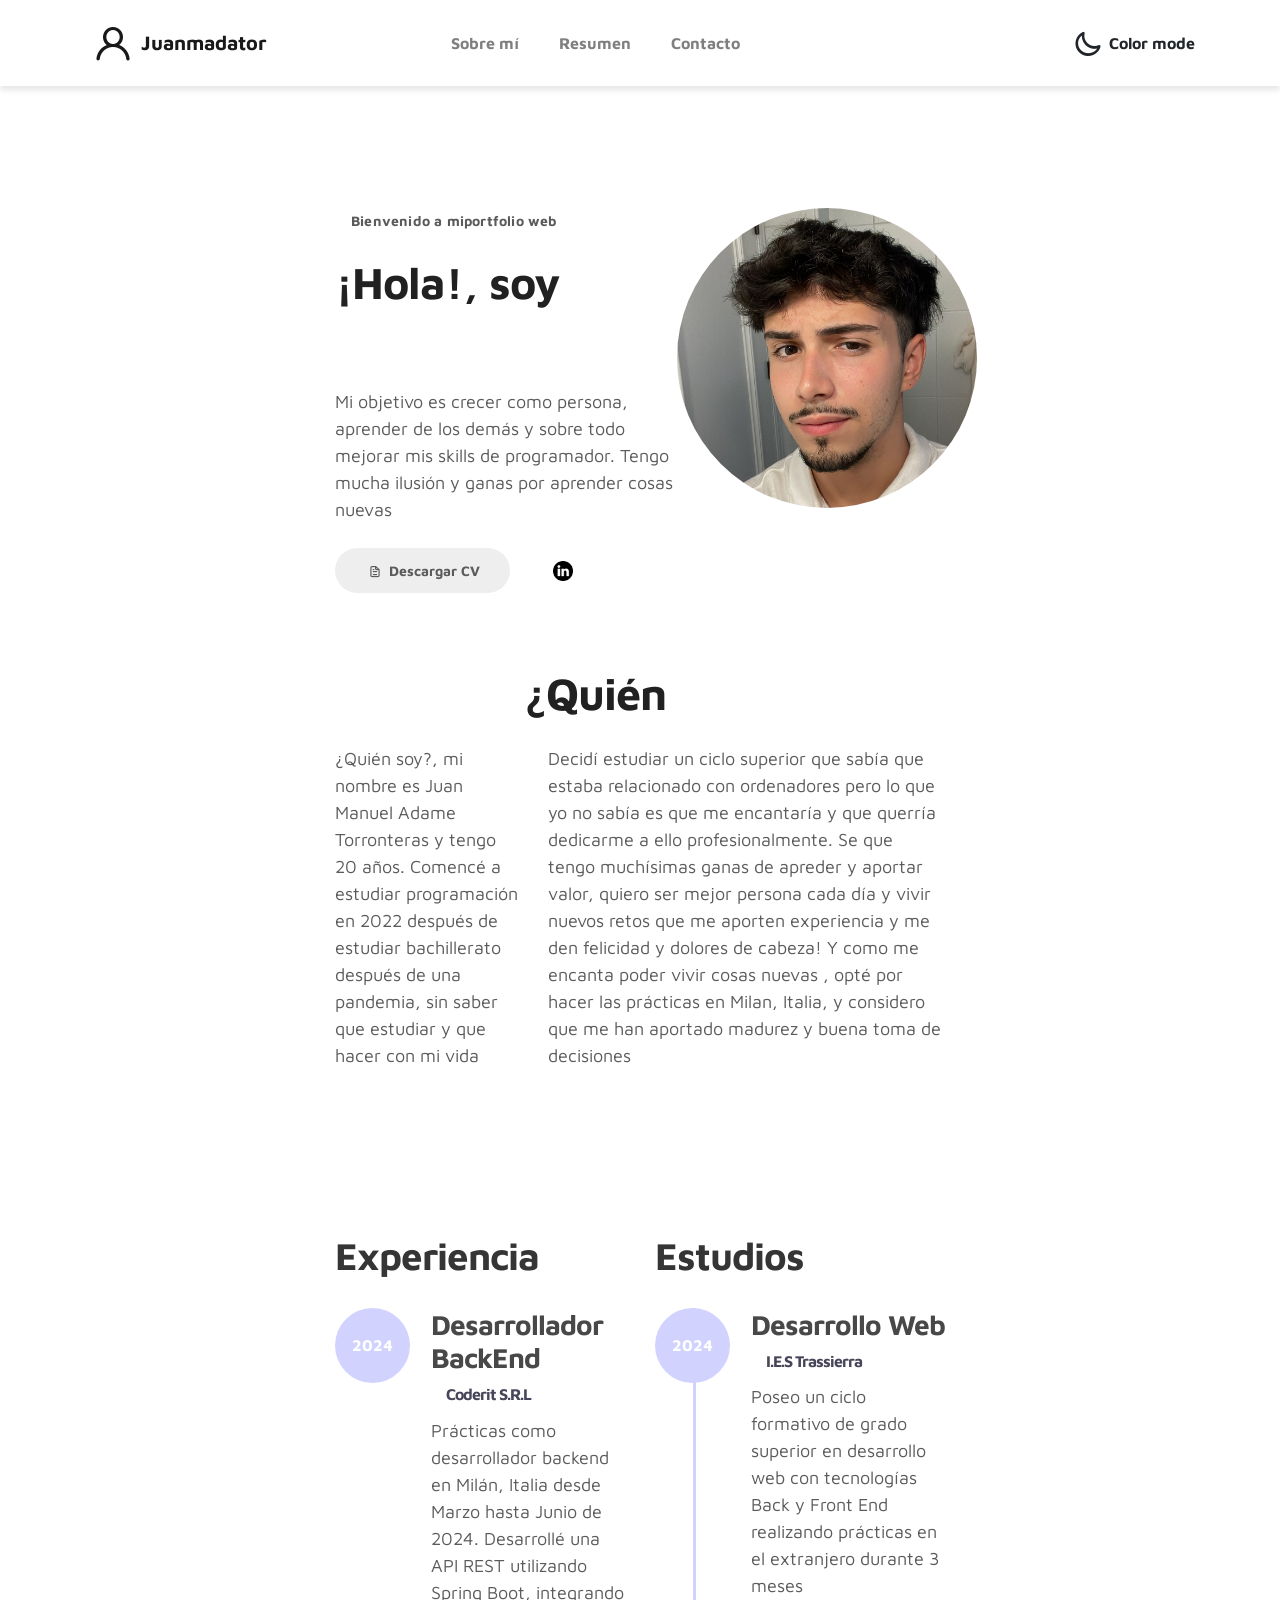
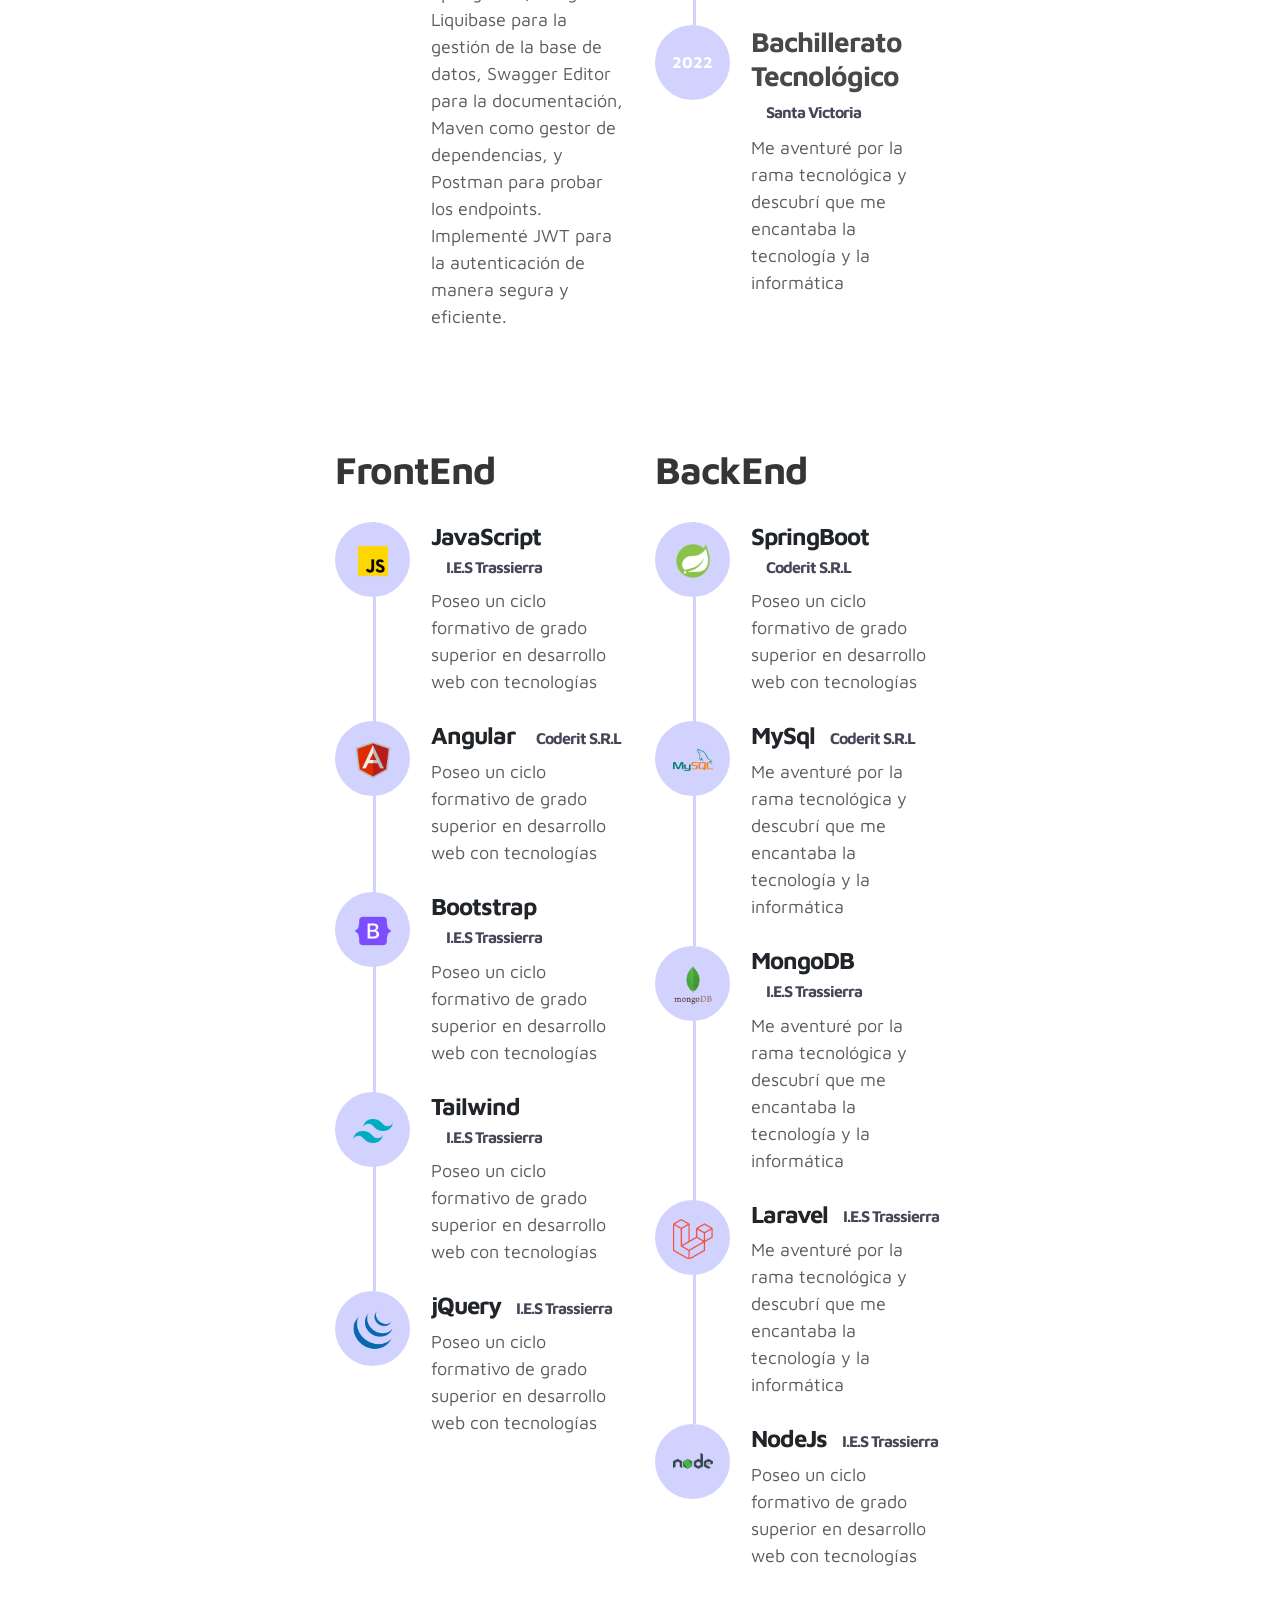
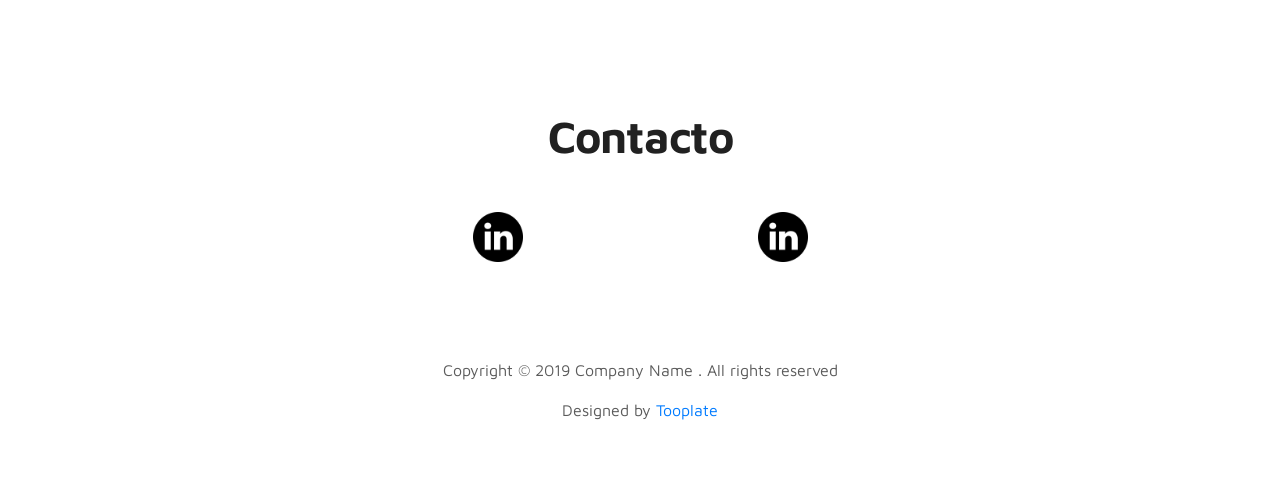
==== index.html @ 3698ab16 "Cambios totales Total cambio del portfolio" ====
<!doctype html>
<html lang="en">
  <head>
    <meta charset="utf-8">
    <meta name="viewport" content="width=device-width, initial-scale=1, shrink-to-fit=no">
    <meta name="description" content="">
    <meta name="author" content="">

    <title>Portfolio Juanmadator</title>

    <link rel="stylesheet" href="css/bootstrap.min.css">
    <link rel="stylesheet" href="css/unicons.css">
    <link rel="stylesheet" href="css/owl.carousel.min.css">
    <link rel="stylesheet" href="css/owl.theme.default.min.css">

    <!-- MAIN STYLE -->
    <link rel="stylesheet" href="css/tooplate-style.css">
    
<!--

Tooplate 2115 Marvel

https://www.tooplate.com/view/2115-marvel

-->
  </head>
  <body>

    <!-- MENU -->
    <nav class="navbar navbar-expand-sm navbar-light">
        <div class="container d-flex justify-content-between align-items-center">
            <a class="navbar-brand d-flex justify-content-between align-items-center" href="index.html"><i class='uil uil-user'></i> Juanmadator</a>

            <button class="navbar-toggler" type="button" data-toggle="collapse" data-target="#navbarNav" aria-controls="navbarNav" aria-expanded="false"
                aria-label="Toggle navigation">
                <span class="navbar-toggler-icon"></span>
                <span class="navbar-toggler-icon"></span>
                <span class="navbar-toggler-icon"></span>
            </button>

            <div class="collapse navbar-collapse" id="navbarNav">
                <ul class="navbar-nav mx-auto">
                    <li class="nav-item">
                        <a href="#about" class="nav-link"><span data-hover="Sobre mí">Sobre mí</span></a>
                    </li>
                 
                    <li class="nav-item">
                        <a href="#resume" class="nav-link"><span data-hover="Resumen">Resumen</span></a>
                    </li>
                    <li class="nav-item">
                        <a href="#contact" class="nav-link"><span data-hover="Contacto">Contacto</span></a>
                    </li>
                </ul>

                <ul class="navbar-nav ml-lg-auto">
                    <div class="ml-lg-4">
                      <div class="color-mode d-lg-flex justify-content-center align-items-center">
                        <i class="color-mode-icon"></i>
                        Color mode
                      </div>
                    </div>
                </ul>
            </div>
        </div>
    </nav>

    <!-- ABOUT -->
    <section class="about full-screen d-lg-flex justify-content-center align-items-center" id="about">
        <div class="container">
          <div class="row">
            <div class="col-lg-7 col-md-12 col-12 d-flex align-items-center">
                <div class="about-text">
                    <small class="small-text">Bienvenido a mi<span class="mobile-block">portfolio web</span></small>
                    <h1 class="animated animated-text">
                        <span class="mr-2">¡Hola!, soy</span>
                        <div class="animated-info">
                            <span class="animated-item">Juanma</span>
                            <span class="animated-item">Programador</span>
                            <span class="animated-item">Junior</span>
                        </div>
                    </h1>
                    <p>Mi objetivo es crecer como persona, aprender de los demás y sobre todo mejorar mis skills de programador. Tengo mucha ilusión y ganas por aprender cosas nuevas</p>
                    <div class="custom-btn-group mt-4">
                        <a href="./images/project/AdameTorronterasJuanManuelCV.pdf" class="btn mr-lg-2 custom-btn"><i class='uil uil-file-alt'></i> Descargar CV</a>
                        <a href="https://www.linkedin.com/in/juanmadator/" class="btn custom-btn custom-btn-link icon-linkedin"><img src="./images/project/linkedin.png" alt=""></a>
                    </div>
                </div>
            </div>
        
            <div class="col-lg-5 col-md-12 col-12">
                <div class="about-image svg text-right imagen-yo"> <!-- Añadir la clase 'text-right' -->
                    <img src="images/undraw/D80F1618-5906-4A0D-BC56-962548410A5C.JPG" class="profile-img" alt="svg image">
                </div>
            </div>
        </div>
        
        </div>
    </section>

    <section class="info">
      <div class="container">
        <div class="row">

          <div class="col-12">
            <h1 class="animated animated-text quiero-ser">
              <span class="mr-2">¿Quién </span>
              <div class="animated-info">
                  <span class="animated-item">soy?</span>
                  <span class="animated-item">puedo ser?</span>
                  <span class="animated-item">quiero ser?</span>
              </div>
          </h1>
          </div>
          <!-- Columna de 1/3 en pantallas grandes -->
          <div class="col-lg-4 col-md-12">
           <p>¿Quién soy?, mi nombre es Juan Manuel Adame Torronteras y tengo 20 años. Comencé a estudiar programación en 2022 después de estudiar bachillerato después de una pandemia, sin saber que estudiar y que hacer con mi vida</p>
          </div>
    
          <!-- Columna de 2/3 en pantallas grandes -->
          <div class="col-lg-8 col-md-12">
            <p>Decidí estudiar un ciclo superior que sabía que estaba relacionado con ordenadores pero lo que yo no sabía es que me encantaría y que querría dedicarme a ello profesionalmente. Se que tengo muchísimas ganas de apreder y aportar valor, quiero ser mejor persona cada día y vivir nuevos retos que me aporten experiencia y me den felicidad y dolores de cabeza! Y como me encanta poder vivir cosas nuevas , opté por hacer las prácticas en Milan, Italia, y considero que me han aportado madurez y buena toma de decisiones</p>
          </div>
        </div>
      </div>
    </section>
    

    <!-- FEATURES -->
    <section class="resume py-5 d-lg-flex justify-content-center align-items-center" id="resume">
        <div class="container">
            <div class="row">

                <div class="col-lg-6 col-12">
                  <h2 class="mb-4">Experiencia</h2>

                    <div class="timeline">
                        <div class="timeline-wrapper">
                             <div class="timeline-yr">
                                  <span>2024</span>
                             </div>
                             <div class="timeline-info">
                                  <h3><span>Desarrollador BackEnd</span><small>Coderit S.R.L</small></h3>
                                  <p>Prácticas como desarrollador backend en Milán, Italia desde Marzo hasta Junio de 2024. Desarrollé una API REST utilizando Spring Boot, integrando Liquibase para la gestión de la base de datos, Swagger Editor para la documentación, Maven como gestor de dependencias, y Postman para probar los endpoints. Implementé JWT para la autenticación de manera segura y eficiente.</p>
                             </div>
                        </div>

                      

                    </div>
                </div>

                <div class="col-lg-6 col-12">
                  <h2 class="mb-4 mobile-mt-2">Estudios</h2>

                    <div class="timeline">
                        <div class="timeline-wrapper">
                             <div class="timeline-yr">
                                  <span>2024</span>
                             </div>
                             <div class="timeline-info">
                                  <h3><span>Desarrollo Web</span><small>I.E.S Trassierra</small></h3>
                                  <p>Poseo un ciclo formativo de grado superior en desarrollo web con tecnologías Back y Front End realizando prácticas en el extranjero durante 3 meses</p>
                             </div>
                        </div>

                        <div class="timeline-wrapper">
                            <div class="timeline-yr">
                                <span>2022</span>
                            </div>
                            <div class="timeline-info">
                                <h3><span>Bachillerato Tecnológico</span><small>Santa Victoria</small></h3>
                                <p>Me aventuré por la rama tecnológica y descubrí que me encantaba la tecnología y la informática</p>
                            </div>
                        </div>
                        
                      

                    </div>
                </div>
                
            </div>
        </div>
    </section>

    <section class="resume py-5 d-lg-flex justify-content-center align-items-center" id="resume">
      <div class="container">
          <div class="row">

              <div class="col-lg-6 col-12">
                <h2 class="mb-4">FrontEnd</h2>

                  <div class="timeline">

                    <div class="timeline-wrapper">
                      <div class="timeline-yr">
                           <span><img src="./images/project/icons8-javascript-240.png" alt=""></span>
                      </div>
                      <div class="timeline-info">
                           <h4><span>JavaScript</span> <small>I.E.S Trassierra</small></h3>
                           <p>Poseo un ciclo formativo de grado superior en desarrollo web con tecnologías </p>
                      </div>
                 </div>
                      <div class="timeline-wrapper">
                           <div class="timeline-yr">
                                <span><img src="./images/project/icons8-angular-240.png" alt=""></span>
                           </div>
                           <div class="timeline-info">
                                <h4><span>Angular</span> <small>Coderit S.R.L</small></h4>
                                <p>Poseo un ciclo formativo de grado superior en desarrollo web con tecnologías </p>
                           </div>
                      </div>


                      <div class="timeline-wrapper">
                        <div class="timeline-yr">
                             <span><img src="./images/project/icons8-oreja-240.png" alt=""></span>
                        </div>
                        <div class="timeline-info">
                             <h4><span>Bootstrap</span><small>I.E.S Trassierra</small></h4>
                             <p>Poseo un ciclo formativo de grado superior en desarrollo web con tecnologías </p>
                        </div>
                   </div>

                   <div class="timeline-wrapper">
                    <div class="timeline-yr">
                         <span><img src="./images/project/icons8-viento-de-cola-css-240.png" alt=""></span>
                    </div>
                    <div class="timeline-info">
                         <h4><span>Tailwind</span><small>I.E.S Trassierra</small></h3>
                         <p>Poseo un ciclo formativo de grado superior en desarrollo web con tecnologías </p>
                    </div>
               </div>

               <div class="timeline-wrapper">
                <div class="timeline-yr">
                     <span><img src="./images/project/jQuery.png" alt=""></span>
                </div>
                <div class="timeline-info">
                     <h4><span>jQuery</span><small>I.E.S Trassierra</small></h3>
                     <p>Poseo un ciclo formativo de grado superior en desarrollo web con tecnologías </p>
                </div>
           </div>
                    

                  </div>
              </div>

              <div class="col-lg-6 col-12">
                <h2 class="mb-4 mobile-mt-2">BackEnd</h2>

                  <div class="timeline">
                      <div class="timeline-wrapper">
                           <div class="timeline-yr">
                                <span><img src="./images/project/icons8-logotipo-de-primavera-240.png" alt=""></span>
                           </div>
                           <div class="timeline-info">
                                <h4><span>SpringBoot</span><small>Coderit S.R.L</small></h3>
                                <p>Poseo un ciclo formativo de grado superior en desarrollo web con tecnologías </p>
                           </div>
                      </div>

                      <div class="timeline-wrapper">
                          <div class="timeline-yr">
                              <span><img src="./images/project/icons8-mysql-240.png" alt=""></span>
                          </div>
                          <div class="timeline-info">
                              <h4><span>MySql</span><small>Coderit S.R.L</small></h3>
                              <p>Me aventuré por la rama tecnológica y descubrí que me encantaba la tecnología y la informática</p>
                          </div>
                      </div>


                      <div class="timeline-wrapper">
                        <div class="timeline-yr">
                            <span><img src="./images/project/mongodb_original_wordmark_logo_icon_146425.png" alt=""></span>
                        </div>
                        <div class="timeline-info">
                            <h4><span>MongoDB</span><small>I.E.S Trassierra</small></h3>
                            <p>Me aventuré por la rama tecnológica y descubrí que me encantaba la tecnología y la informática</p>
                        </div>
                    </div>


                      <div class="timeline-wrapper">
                        <div class="timeline-yr">
                            <span><img src="./images/project/Laravel.png" alt=""></span>
                        </div>
                        <div class="timeline-info">
                            <h4><span>Laravel</span><small>I.E.S Trassierra</small></h3>
                            <p>Me aventuré por la rama tecnológica y descubrí que me encantaba la tecnología y la informática</p>
                        </div>
                    </div>
                    

                    <div class="timeline-wrapper">
                      <div class="timeline-yr">
                           <span><img src="./images/project/icons8-nodejs-240.png" alt=""></span>
                      </div>
                      <div class="timeline-info">
                           <h4><span>NodeJs</span><small>I.E.S Trassierra</small></h3>
                           <p>Poseo un ciclo formativo de grado superior en desarrollo web con tecnologías </p>
                      </div>
                 </div>
                      
                    

                  </div>
              </div>
              
          </div>
      </div>
  </section>



    <!-- CONTACT -->
    <section class="contact py-5" id="contact">
      <div class="container">
        <div class="row">
          <div class="col-lg-6 col-12 mx-auto">
            <div class="contact-form">
              <h1 class="mb-4 text-center">Contacto</h1>

                <div class="row d-flex mt-5">
                  <div class="col-lg-6 col-12 text-center">
                    <div>
                      <img src="./images/project/linkedin.png" class="connect" alt="">
                    </div>
                  </div>

                  <div class="col-lg-6 col-12 text-center">
                    <img src="./images/project/linkedin.png" class="connect" alt="">
                  </div>

                 
                </div>
            </div>
          </div>

        </div>
      </div>
    </section>

    <!-- FOOTER -->
     <footer class="footer py-5">
          <div class="container">
               <div class="row">

                    <div class="col-lg-12 col-12">                                
                        <p class="copyright-text text-center">Copyright &copy; 2019 Company Name . All rights reserved</p>
                        <p class="copyright-text text-center">Designed by <a rel="nofollow" href="https://www.facebook.com/tooplate">Tooplate</a></p>
                    </div>
                    
               </div>
          </div>
     </footer>

    <script src="js/jquery-3.3.1.min.js"></script>
    <script src="js/popper.min.js"></script>
    <script src="js/bootstrap.min.js"></script>
    <script src="js/Headroom.js"></script>
    <script src="js/jQuery.headroom.js"></script>
    <script src="js/owl.carousel.min.js"></script>
    <script src="js/smoothscroll.js"></script>
    <script src="js/custom.js"></script>

  </body>
</html>
---- css/unicons.css ----
@font-face {
  font-family: 'unicons';
  src: url('../font/unicons.eot?42479262');
  src: url('../font/unicons.eot?42479262#iefix') format('embedded-opentype'),
       url('../font/unicons.woff2?42479262') format('woff2'),
       url('../font/unicons.woff?42479262') format('woff'),
       url('../font/unicons.ttf?42479262') format('truetype'),
       url('../font/unicons.svg?42479262#unicons') format('svg');
  font-weight: normal;
  font-style: normal;
}
/* Chrome hack: SVG is rendered more smooth in Windozze. 100% magic, uncomment if you need it. */
/* Note, that will break hinting! In other OS-es font will be not as sharp as it could be */
/*
@media screen and (-webkit-min-device-pixel-ratio:0) {
  @font-face {
    font-family: 'unicons';
    src: url('../font/unicons.svg?42479262#unicons') format('svg');
  }
}
*/
 
 [class^="uil-"]:before, [class*=" uil-"]:before {
  font-family: "unicons";
  font-style: normal;
  font-weight: normal;
  speak: none;
 
  display: inline-block;
  text-decoration: inherit;
  width: 1em;
  margin-right: .2em;
  text-align: center;
  /* opacity: .8; */
 
  /* For safety - reset parent styles, that can break glyph codes*/
  font-variant: normal;
  text-transform: none;
 
  /* fix buttons height, for twitter bootstrap */
  line-height: 1em;
 
  /* Animation center compensation - margins should be symmetric */
  /* remove if not needed */
  margin-left: .2em;
 
  /* you can be more comfortable with increased icons size */
  /* font-size: 120%; */
 
  /* Font smoothing. That was taken from TWBS */
  -webkit-font-smoothing: antialiased;
  -moz-osx-font-smoothing: grayscale;
 
  /* Uncomment for 3D effect */
  /* text-shadow: 1px 1px 1px rgba(127, 127, 127, 0.3); */
}
 
.uil-abacus:before { content: '\e800'; } /* '' */
.uil-accessible-icon-alt:before { content: '\e801'; } /* '' */
.uil-adjust-alt:before { content: '\e802'; } /* '' */
.uil-adjust-circle:before { content: '\e803'; } /* '' */
.uil-adjust-half:before { content: '\e804'; } /* '' */
.uil-adjust:before { content: '\e805'; } /* '' */
.uil-airplay:before { content: '\e806'; } /* '' */
.uil-align-alt:before { content: '\e807'; } /* '' */
.uil-align-center-alt:before { content: '\e808'; } /* '' */
.uil-align-center-h:before { content: '\e809'; } /* '' */
.uil-align-center-justify:before { content: '\e80a'; } /* '' */
.uil-align-center-v:before { content: '\e80b'; } /* '' */
.uil-align-center:before { content: '\e80c'; } /* '' */
.uil-align-justify:before { content: '\e80d'; } /* '' */
.uil-align-left-justify:before { content: '\e80e'; } /* '' */
.uil-align-left:before { content: '\e80f'; } /* '' */
.uil-align-letter-right:before { content: '\e810'; } /* '' */
.uil-align-right-justify:before { content: '\e811'; } /* '' */
.uil-align-right:before { content: '\e812'; } /* '' */
.uil-align:before { content: '\e813'; } /* '' */
.uil-ambulance:before { content: '\e814'; } /* '' */
.uil-analysis:before { content: '\e815'; } /* '' */
.uil-analytics:before { content: '\e816'; } /* '' */
.uil-anchor:before { content: '\e817'; } /* '' */
.uil-android-phone-slash:before { content: '\e818'; } /* '' */
.uil-angle-double-down:before { content: '\e819'; } /* '' */
.uil-angle-double-left:before { content: '\e81a'; } /* '' */
.uil-angle-double-right:before { content: '\e81b'; } /* '' */
.uil-angle-double-up:before { content: '\e81c'; } /* '' */
.uil-angle-down:before { content: '\e81d'; } /* '' */
.uil-angle-left:before { content: '\e81e'; } /* '' */
.uil-angle-right-b:before { content: '\e81f'; } /* '' */
.uil-angle-right:before { content: '\e820'; } /* '' */
.uil-angle-up:before { content: '\e821'; } /* '' */
.uil-annoyed-alt:before { content: '\e822'; } /* '' */
.uil-annoyed:before { content: '\e823'; } /* '' */
.uil-apps:before { content: '\e824'; } /* '' */
.uil-archive-alt:before { content: '\e825'; } /* '' */
.uil-archive:before { content: '\e826'; } /* '' */
.uil-arrow-break:before { content: '\e827'; } /* '' */
.uil-arrow-circle-down:before { content: '\e828'; } /* '' */
.uil-arrow-circle-left:before { content: '\e829'; } /* '' */
.uil-arrow-circle-right:before { content: '\e82a'; } /* '' */
.uil-arrow-circle-up:before { content: '\e82b'; } /* '' */
.uil-arrow-compress-h:before { content: '\e82c'; } /* '' */
.uil-arrow-down-left:before { content: '\e82d'; } /* '' */
.uil-arrow-down-right:before { content: '\e82e'; } /* '' */
.uil-arrow-down:before { content: '\e82f'; } /* '' */
.uil-arrow-from-right:before { content: '\e830'; } /* '' */
.uil-arrow-from-top:before { content: '\e831'; } /* '' */
.uil-arrow-growth:before { content: '\e832'; } /* '' */
.uil-arrow-left:before { content: '\e833'; } /* '' */
.uil-arrow-random:before { content: '\e834'; } /* '' */
.uil-arrow-resize-diagonal:before { content: '\e835'; } /* '' */
.uil-arrow-right:before { content: '\e836'; } /* '' */
.uil-arrow-to-bottom:before { content: '\e837'; } /* '' */
.uil-arrow-to-right:before { content: '\e838'; } /* '' */
.uil-arrow-up-left:before { content: '\e839'; } /* '' */
.uil-arrow-up-right:before { content: '\e83a'; } /* '' */
.uil-arrow-up:before { content: '\e83b'; } /* '' */
.uil-arrows-h-alt:before { content: '\e83c'; } /* '' */
.uil-arrows-h:before { content: '\e83d'; } /* '' */
.uil-arrows-left-down:before { content: '\e83e'; } /* '' */
.uil-arrows-maximize:before { content: '\e83f'; } /* '' */
.uil-arrows-merge:before { content: '\e840'; } /* '' */
.uil-arrows-resize-h:before { content: '\e841'; } /* '' */
.uil-arrows-resize-v:before { content: '\e842'; } /* '' */
.uil-arrows-resize:before { content: '\e843'; } /* '' */
.uil-arrows-right-down:before { content: '\e844'; } /* '' */
.uil-arrows-shrink-h:before { content: '\e845'; } /* '' */
.uil-arrows-shrink-v:before { content: '\e846'; } /* '' */
.uil-arrows-up-right:before { content: '\e847'; } /* '' */
.uil-arrows-v-alt:before { content: '\e848'; } /* '' */
.uil-arrows-v:before { content: '\e849'; } /* '' */
.uil-at:before { content: '\e84a'; } /* '' */
.uil-atm-card:before { content: '\e84b'; } /* '' */
.uil-atom:before { content: '\e84c'; } /* '' */
.uil-auto-flash:before { content: '\e84d'; } /* '' */
.uil-award-alt:before { content: '\e84e'; } /* '' */
.uil-award:before { content: '\e84f'; } /* '' */
.uil-baby-carriage:before { content: '\e850'; } /* '' */
.uil-backpack:before { content: '\e851'; } /* '' */
.uil-backspace:before { content: '\e852'; } /* '' */
.uil-backward:before { content: '\e853'; } /* '' */
.uil-bag-alt:before { content: '\e854'; } /* '' */
.uil-bag-slash:before { content: '\e855'; } /* '' */
.uil-bag:before { content: '\e856'; } /* '' */
.uil-ball:before { content: '\e857'; } /* '' */
.uil-ban:before { content: '\e858'; } /* '' */
.uil-bars:before { content: '\e859'; } /* '' */
.uil-basketball-hoop:before { content: '\e85a'; } /* '' */
.uil-basketball:before { content: '\e85b'; } /* '' */
.uil-battery-bolt:before { content: '\e85c'; } /* '' */
.uil-battery-empty:before { content: '\e85d'; } /* '' */
.uil-bed-double:before { content: '\e85e'; } /* '' */
.uil-bed:before { content: '\e85f'; } /* '' */
.uil-bell-school:before { content: '\e860'; } /* '' */
.uil-bell-slash:before { content: '\e861'; } /* '' */
.uil-bill:before { content: '\e862'; } /* '' */
.uil-bitcoin-circle:before { content: '\e863'; } /* '' */
.uil-bitcoin:before { content: '\e864'; } /* '' */
.uil-bluetooth-b:before { content: '\e865'; } /* '' */
.uil-bolt-alt:before { content: '\e866'; } /* '' */
.uil-bolt-slash:before { content: '\e867'; } /* '' */
.uil-bolt:before { content: '\e868'; } /* '' */
.uil-book-alt:before { content: '\e869'; } /* '' */
.uil-book-medical:before { content: '\e86a'; } /* '' */
.uil-book-open:before { content: '\e86b'; } /* '' */
.uil-book-reader:before { content: '\e86c'; } /* '' */
.uil-book:before { content: '\e86d'; } /* '' */
.uil-bookmark-full:before { content: '\e86e'; } /* '' */
.uil-bookmark:before { content: '\e86f'; } /* '' */
.uil-books:before { content: '\e870'; } /* '' */
.uil-boombox:before { content: '\e871'; } /* '' */
.uil-border-alt:before { content: '\e872'; } /* '' */
.uil-border-bottom:before { content: '\e873'; } /* '' */
.uil-border-clear:before { content: '\e874'; } /* '' */
.uil-border-horizontal:before { content: '\e875'; } /* '' */
.uil-border-inner:before { content: '\e876'; } /* '' */
.uil-border-left:before { content: '\e877'; } /* '' */
.uil-border-out:before { content: '\e878'; } /* '' */
.uil-border-right:before { content: '\e879'; } /* '' */
.uil-border-top:before { content: '\e87a'; } /* '' */
.uil-border-vertical:before { content: '\e87b'; } /* '' */
.uil-box:before { content: '\e87c'; } /* '' */
.uil-briefcase-alt:before { content: '\e87d'; } /* '' */
.uil-briefcase:before { content: '\e87e'; } /* '' */
.uil-bright:before { content: '\e87f'; } /* '' */
.uil-brightness-empty:before { content: '\e880'; } /* '' */
.uil-brightness-half:before { content: '\e881'; } /* '' */
.uil-brightness-low:before { content: '\e882'; } /* '' */
.uil-brightness-minus:before { content: '\e883'; } /* '' */
.uil-brightness-plus:before { content: '\e884'; } /* '' */
.uil-brightness:before { content: '\e885'; } /* '' */
.uil-bring-bottom:before { content: '\e886'; } /* '' */
.uil-bring-front:before { content: '\e887'; } /* '' */
.uil-brush-alt:before { content: '\e888'; } /* '' */
.uil-bug:before { content: '\e889'; } /* '' */
.uil-building:before { content: '\e88a'; } /* '' */
.uil-bullseye:before { content: '\e88b'; } /* '' */
.uil-bus-alt:before { content: '\e88c'; } /* '' */
.uil-bus-school:before { content: '\e88d'; } /* '' */
.uil-bus:before { content: '\e88e'; } /* '' */
.uil-calcualtor:before { content: '\e88f'; } /* '' */
.uil-calculator-alt:before { content: '\e890'; } /* '' */
.uil-calendar-alt:before { content: '\e891'; } /* '' */
.uil-calendar-slash:before { content: '\e892'; } /* '' */
.uil-calender:before { content: '\e893'; } /* '' */
.uil-calling:before { content: '\e894'; } /* '' */
.uil-camera-plus:before { content: '\e895'; } /* '' */
.uil-camera-slash:before { content: '\e896'; } /* '' */
.uil-camera:before { content: '\e897'; } /* '' */
.uil-cancel:before { content: '\e898'; } /* '' */
.uil-capsule:before { content: '\e899'; } /* '' */
.uil-capture:before { content: '\e89a'; } /* '' */
.uil-car-sideview:before { content: '\e89b'; } /* '' */
.uil-car-slash:before { content: '\e89c'; } /* '' */
.uil-car-wash:before { content: '\e89d'; } /* '' */
.uil-car:before { content: '\e89e'; } /* '' */
.uil-card-atm:before { content: '\e89f'; } /* '' */
.uil-caret-right:before { content: '\e8a0'; } /* '' */
.uil-cart:before { content: '\e8a1'; } /* '' */
.uil-cell:before { content: '\e8a2'; } /* '' */
.uil-celsius:before { content: '\e8a3'; } /* '' */
.uil-chart-bar-alt:before { content: '\e8a4'; } /* '' */
.uil-chart-bar:before { content: '\e8a5'; } /* '' */
.uil-chart-down:before { content: '\e8a6'; } /* '' */
.uil-chart-growth-alt:before { content: '\e8a7'; } /* '' */
.uil-chart-growth:before { content: '\e8a8'; } /* '' */
.uil-chart-line:before { content: '\e8a9'; } /* '' */
.uil-chart-pie-alt:before { content: '\e8aa'; } /* '' */
.uil-chart-pie:before { content: '\e8ab'; } /* '' */
.uil-chart:before { content: '\e8ac'; } /* '' */
.uil-chat-bubble-user:before { content: '\e8ad'; } /* '' */
.uil-chat-info:before { content: '\e8ae'; } /* '' */
.uil-chat:before { content: '\e8af'; } /* '' */
.uil-check-circle:before { content: '\e8b0'; } /* '' */
.uil-check-square:before { content: '\e8b1'; } /* '' */
.uil-check:before { content: '\e8b2'; } /* '' */
.uil-circle-layer:before { content: '\e8b3'; } /* '' */
.uil-circle:before { content: '\e8b4'; } /* '' */
.uil-circuit:before { content: '\e8b5'; } /* '' */
.uil-clapper-board:before { content: '\e8b6'; } /* '' */
.uil-clipboard-alt:before { content: '\e8b7'; } /* '' */
.uil-clipboard-blank:before { content: '\e8b8'; } /* '' */
.uil-clipboard-notes:before { content: '\e8b9'; } /* '' */
.uil-clipboard:before { content: '\e8ba'; } /* '' */
.uil-clock-eight:before { content: '\e8bb'; } /* '' */
.uil-clock-five:before { content: '\e8bc'; } /* '' */
.uil-clock-nine:before { content: '\e8bd'; } /* '' */
.uil-clock-seven:before { content: '\e8be'; } /* '' */
.uil-clock-ten:before { content: '\e8bf'; } /* '' */
.uil-clock-three:before { content: '\e8c0'; } /* '' */
.uil-clock-two:before { content: '\e8c1'; } /* '' */
.uil-clock:before { content: '\e8c2'; } /* '' */
.uil-closed-captioning:before { content: '\e8c3'; } /* '' */
.uil-cloud-block:before { content: '\e8c4'; } /* '' */
.uil-cloud-bookmark:before { content: '\e8c5'; } /* '' */
.uil-cloud-check:before { content: '\e8c6'; } /* '' */
.uil-cloud-computing:before { content: '\e8c7'; } /* '' */
.uil-cloud-data-connection:before { content: '\e8c8'; } /* '' */
.uil-cloud-database-tree:before { content: '\e8c9'; } /* '' */
.uil-cloud-download:before { content: '\e8ca'; } /* '' */
.uil-cloud-drizzle:before { content: '\e8cb'; } /* '' */
.uil-cloud-exclamation:before { content: '\e8cc'; } /* '' */
.uil-cloud-hail:before { content: '\e8cd'; } /* '' */
.uil-cloud-heart:before { content: '\e8ce'; } /* '' */
.uil-cloud-info:before { content: '\e8cf'; } /* '' */
.uil-cloud-lock:before { content: '\e8d0'; } /* '' */
.uil-cloud-meatball:before { content: '\e8d1'; } /* '' */
.uil-cloud-moon-hail:before { content: '\e8d2'; } /* '' */
.uil-cloud-moon-meatball:before { content: '\e8d3'; } /* '' */
.uil-cloud-moon-rain:before { content: '\e8d4'; } /* '' */
.uil-cloud-moon-showers:before { content: '\e8d5'; } /* '' */
.uil-cloud-moon:before { content: '\e8d6'; } /* '' */
.uil-cloud-question:before { content: '\e8d7'; } /* '' */
.uil-cloud-rain-sun:before { content: '\e8d8'; } /* '' */
.uil-cloud-rain:before { content: '\e8d9'; } /* '' */
.uil-cloud-redo:before { content: '\e8da'; } /* '' */
.uil-cloud-set:before { content: '\e8db'; } /* '' */
.uil-cloud-share:before { content: '\e8dc'; } /* '' */
.uil-cloud-shield:before { content: '\e8dd'; } /* '' */
.uil-cloud-showers-alt:before { content: '\e8de'; } /* '' */
.uil-cloud-showers-heavy:before { content: '\e8df'; } /* '' */
.uil-cloud-showers:before { content: '\e8e0'; } /* '' */
.uil-cloud-slash:before { content: '\e8e1'; } /* '' */
.uil-cloud-sun-hail:before { content: '\e8e2'; } /* '' */
.uil-cloud-sun-meatball:before { content: '\e8e3'; } /* '' */
.uil-cloud-sun-rain-alt:before { content: '\e8e4'; } /* '' */
.uil-cloud-sun-rain:before { content: '\e8e5'; } /* '' */
.uil-cloud-sun-tear:before { content: '\e8e6'; } /* '' */
.uil-cloud-sun:before { content: '\e8e7'; } /* '' */
.uil-cloud-times:before { content: '\e8e8'; } /* '' */
.uil-cloud-unlock:before { content: '\e8e9'; } /* '' */
.uil-cloud-upload:before { content: '\e8ea'; } /* '' */
.uil-cloud-wifi:before { content: '\e8eb'; } /* '' */
.uil-cloud-wind:before { content: '\e8ec'; } /* '' */
.uil-cloud:before { content: '\e8ed'; } /* '' */
.uil-clouds:before { content: '\e8ee'; } /* '' */
.uil-club:before { content: '\e8ef'; } /* '' */
.uil-code:before { content: '\e8f0'; } /* '' */
.uil-coffee:before { content: '\e8f1'; } /* '' */
.uil-cog:before { content: '\e8f2'; } /* '' */
.uil-coins:before { content: '\e8f3'; } /* '' */
.uil-columns:before { content: '\e8f4'; } /* '' */
.uil-comment-alt-block:before { content: '\e8f5'; } /* '' */
.uil-comment-alt-chart-lines:before { content: '\e8f6'; } /* '' */
.uil-comment-alt-check:before { content: '\e8f7'; } /* '' */
.uil-comment-alt-dots:before { content: '\e8f8'; } /* '' */
.uil-comment-alt-download:before { content: '\e8f9'; } /* '' */
.uil-comment-alt-edit:before { content: '\e8fa'; } /* '' */
.uil-comment-alt-exclamation:before { content: '\e8fb'; } /* '' */
.uil-comment-alt-heart:before { content: '\e8fc'; } /* '' */
.uil-comment-alt-image:before { content: '\e8fd'; } /* '' */
.uil-comment-alt-info:before { content: '\e8fe'; } /* '' */
.uil-comment-alt-lines:before { content: '\e8ff'; } /* '' */
.uil-comment-alt-lock:before { content: '\e900'; } /* '' */
.uil-comment-alt-medical:before { content: '\e901'; } /* '' */
.uil-comment-alt-message:before { content: '\e902'; } /* '' */
.uil-comment-alt-notes:before { content: '\e903'; } /* '' */
.uil-comment-alt-plus:before { content: '\e904'; } /* '' */
.uil-comment-alt-question:before { content: '\e905'; } /* '' */
.uil-comment-alt-redo:before { content: '\e906'; } /* '' */
.uil-comment-alt-search:before { content: '\e907'; } /* '' */
.uil-comment-alt-share:before { content: '\e908'; } /* '' */
.uil-comment-alt-shield:before { content: '\e909'; } /* '' */
.uil-comment-alt-upload:before { content: '\e90a'; } /* '' */
.uil-comment-alt-verify:before { content: '\e90b'; } /* '' */
.uil-comment-alt:before { content: '\e90c'; } /* '' */
.uil-comment-block:before { content: '\e90d'; } /* '' */
.uil-comment-chart-line:before { content: '\e90e'; } /* '' */
.uil-comment-check:before { content: '\e90f'; } /* '' */
.uil-comment-dots:before { content: '\e910'; } /* '' */
.uil-comment-download:before { content: '\e911'; } /* '' */
.uil-comment-edit:before { content: '\e912'; } /* '' */
.uil-comment-exclamation:before { content: '\e913'; } /* '' */
.uil-comment-heart:before { content: '\e914'; } /* '' */
.uil-comment-image:before { content: '\e915'; } /* '' */
.uil-comment-info-alt:before { content: '\e916'; } /* '' */
.uil-comment-info:before { content: '\e917'; } /* '' */
.uil-comment-lines:before { content: '\e918'; } /* '' */
.uil-comment-lock:before { content: '\e919'; } /* '' */
.uil-comment-medical:before { content: '\e91a'; } /* '' */
.uil-comment-message:before { content: '\e91b'; } /* '' */
.uil-comment-notes:before { content: '\e91c'; } /* '' */
.uil-comment-plus:before { content: '\e91d'; } /* '' */
.uil-comment-question:before { content: '\e91e'; } /* '' */
.uil-comment-redo:before { content: '\e91f'; } /* '' */
.uil-comment-search:before { content: '\e920'; } /* '' */
.uil-comment-share:before { content: '\e921'; } /* '' */
.uil-comment-shield:before { content: '\e922'; } /* '' */
.uil-comment-slash:before { content: '\e923'; } /* '' */
.uil-comment-upload:before { content: '\e924'; } /* '' */
.uil-comment-verify:before { content: '\e925'; } /* '' */
.uil-comment:before { content: '\e926'; } /* '' */
.uil-comments-alt:before { content: '\e927'; } /* '' */
.uil-comments:before { content: '\e928'; } /* '' */
.uil-commnet-alt-slash:before { content: '\e929'; } /* '' */
.uil-compact-disc:before { content: '\e92a'; } /* '' */
.uil-compass:before { content: '\e92b'; } /* '' */
.uil-compress-alt-left:before { content: '\e92c'; } /* '' */
.uil-compress-alt:before { content: '\e92d'; } /* '' */
.uil-compress-arrows:before { content: '\e92e'; } /* '' */
.uil-compress-lines:before { content: '\e92f'; } /* '' */
.uil-compress-point:before { content: '\e930'; } /* '' */
.uil-compress-v:before { content: '\e931'; } /* '' */
.uil-compress:before { content: '\e932'; } /* '' */
.uil-computer-mouse:before { content: '\e933'; } /* '' */
.uil-confused:before { content: '\e934'; } /* '' */
.uil-constructor:before { content: '\e935'; } /* '' */
.uil-copy-alt:before { content: '\e936'; } /* '' */
.uil-copy-landscape:before { content: '\e937'; } /* '' */
.uil-copy:before { content: '\e938'; } /* '' */
.uil-copyright:before { content: '\e939'; } /* '' */
.uil-corner-down-left:before { content: '\e93a'; } /* '' */
.uil-corner-down-right-alt:before { content: '\e93b'; } /* '' */
.uil-corner-down-right:before { content: '\e93c'; } /* '' */
.uil-corner-left-down:before { content: '\e93d'; } /* '' */
.uil-corner-right-down:before { content: '\e93e'; } /* '' */
.uil-corner-up-left-alt:before { content: '\e93f'; } /* '' */
.uil-corner-up-left:before { content: '\e940'; } /* '' */
.uil-corner-up-right-alt:before { content: '\e941'; } /* '' */
.uil-corner-up-right:before { content: '\e942'; } /* '' */
.uil-creative-commons-pd-alt:before { content: '\e943'; } /* '' */
.uil-creative-commons-pd:before { content: '\e944'; } /* '' */
.uil-crockery:before { content: '\e945'; } /* '' */
.uil-crop-alt-rotate-left:before { content: '\e946'; } /* '' */
.uil-crop-alt-rotate-right:before { content: '\e947'; } /* '' */
.uil-crop-alt:before { content: '\e948'; } /* '' */
.uil-crosshair-alt:before { content: '\e949'; } /* '' */
.uil-crosshair:before { content: '\e94a'; } /* '' */
.uil-crosshairs:before { content: '\e94b'; } /* '' */
.uil-cube:before { content: '\e94c'; } /* '' */
.uil-data-sharing:before { content: '\e94d'; } /* '' */
.uil-database-alt:before { content: '\e94e'; } /* '' */
.uil-database:before { content: '\e94f'; } /* '' */
.uil-desert:before { content: '\e950'; } /* '' */
.uil-desktop-alt-slash:before { content: '\e951'; } /* '' */
.uil-desktop-alt:before { content: '\e952'; } /* '' */
.uil-desktop-cloud-alt:before { content: '\e953'; } /* '' */
.uil-desktop-slash:before { content: '\e954'; } /* '' */
.uil-desktop:before { content: '\e955'; } /* '' */
.uil-dialpad-alt:before { content: '\e956'; } /* '' */
.uil-dialpad:before { content: '\e957'; } /* '' */
.uil-diamond:before { content: '\e958'; } /* '' */
.uil-diary-alt:before { content: '\e959'; } /* '' */
.uil-diary:before { content: '\e95a'; } /* '' */
.uil-dice-five:before { content: '\e95b'; } /* '' */
.uil-dice-four:before { content: '\e95c'; } /* '' */
.uil-dice-one:before { content: '\e95d'; } /* '' */
.uil-dice-six:before { content: '\e95e'; } /* '' */
.uil-dice-three:before { content: '\e95f'; } /* '' */
.uil-dice-two:before { content: '\e960'; } /* '' */
.uil-direction:before { content: '\e961'; } /* '' */
.uil-directions:before { content: '\e962'; } /* '' */
.uil-dizzy-meh:before { content: '\e963'; } /* '' */
.uil-dna:before { content: '\e964'; } /* '' */
.uil-document-layout-center:before { content: '\e965'; } /* '' */
.uil-document-layout-left:before { content: '\e966'; } /* '' */
.uil-document-layout-right:before { content: '\e967'; } /* '' */
.uil-document:before { content: '\e968'; } /* '' */
.uil-dollar-alt:before { content: '\e969'; } /* '' */
.uil-dollar-sign-alt:before { content: '\e96a'; } /* '' */
.uil-dollar-sign:before { content: '\e96b'; } /* '' */
.uil-down-arrow:before { content: '\e96c'; } /* '' */
.uil-download-alt:before { content: '\e96d'; } /* '' */
.uil-dribbble:before { content: '\e96e'; } /* '' */
.uil-drill:before { content: '\e96f'; } /* '' */
.uil-dropbox:before { content: '\e970'; } /* '' */
.uil-dumbbell:before { content: '\e971'; } /* '' */
.uil-edit-alt:before { content: '\e972'; } /* '' */
.uil-edit:before { content: '\e973'; } /* '' */
.uil-ellipsis-h:before { content: '\e974'; } /* '' */
.uil-ellipsis-v:before { content: '\e975'; } /* '' */
.uil-emoji:before { content: '\e976'; } /* '' */
.uil-enter:before { content: '\e977'; } /* '' */
.uil-entry:before { content: '\e978'; } /* '' */
.uil-envelope-add:before { content: '\e979'; } /* '' */
.uil-envelope-alt:before { content: '\e97a'; } /* '' */
.uil-envelope-block:before { content: '\e97b'; } /* '' */
.uil-envelope-bookmark:before { content: '\e97c'; } /* '' */
.uil-envelope-check:before { content: '\e97d'; } /* '' */
.uil-envelope-download-alt:before { content: '\e97e'; } /* '' */
.uil-envelope-download:before { content: '\e97f'; } /* '' */
.uil-envelope-edit:before { content: '\e980'; } /* '' */
.uil-envelope-exclamation:before { content: '\e981'; } /* '' */
.uil-envelope-heart:before { content: '\e982'; } /* '' */
.uil-envelope-info:before { content: '\e983'; } /* '' */
.uil-envelope-lock:before { content: '\e984'; } /* '' */
.uil-envelope-minus:before { content: '\e985'; } /* '' */
.uil-envelope-open:before { content: '\e986'; } /* '' */
.uil-envelope-question:before { content: '\e987'; } /* '' */
.uil-envelope-receive:before { content: '\e988'; } /* '' */
.uil-envelope-redo:before { content: '\e989'; } /* '' */
.uil-envelope-search:before { content: '\e98a'; } /* '' */
.uil-envelope-send:before { content: '\e98b'; } /* '' */
.uil-envelope-share:before { content: '\e98c'; } /* '' */
.uil-envelope-shield:before { content: '\e98d'; } /* '' */
.uil-envelope-star:before { content: '\e98e'; } /* '' */
.uil-envelope-times:before { content: '\e98f'; } /* '' */
.uil-envelope-upload-alt:before { content: '\e990'; } /* '' */
.uil-envelope-upload:before { content: '\e991'; } /* '' */
.uil-envelope:before { content: '\e992'; } /* '' */
.uil-envelopes:before { content: '\e993'; } /* '' */
.uil-equal-circle:before { content: '\e994'; } /* '' */
.uil-euro-circle:before { content: '\e995'; } /* '' */
.uil-euro:before { content: '\e996'; } /* '' */
.uil-exchange-alt:before { content: '\e997'; } /* '' */
.uil-exchange:before { content: '\e998'; } /* '' */
.uil-exclamation-circle:before { content: '\e999'; } /* '' */
.uil-exclamation-octagon:before { content: '\e99a'; } /* '' */
.uil-exclamation-triangle:before { content: '\e99b'; } /* '' */
.uil-exclude:before { content: '\e99c'; } /* '' */
.uil-exit:before { content: '\e99d'; } /* '' */
.uil-expand-alt:before { content: '\e99e'; } /* '' */
.uil-expand-arrows-alt:before { content: '\e99f'; } /* '' */
.uil-expand-arrows:before { content: '\e9a0'; } /* '' */
.uil-expand-from-corner:before { content: '\e9a1'; } /* '' */
.uil-expand-left:before { content: '\e9a2'; } /* '' */
.uil-export:before { content: '\e9a3'; } /* '' */
.uil-exposure-alt:before { content: '\e9a4'; } /* '' */
.uil-exposure-increase:before { content: '\e9a5'; } /* '' */
.uil-external-link-alt:before { content: '\e9a6'; } /* '' */
.uil-eye-slash:before { content: '\e9a7'; } /* '' */
.uil-eye:before { content: '\e9a8'; } /* '' */
.uil-facebook:before { content: '\e9a9'; } /* '' */
.uil-fahrenheit:before { content: '\e9aa'; } /* '' */
.uil-fast-mail-alt:before { content: '\e9ab'; } /* '' */
.uil-fast-mail:before { content: '\e9ac'; } /* '' */
.uil-favorite:before { content: '\e9ad'; } /* '' */
.uil-feedback:before { content: '\e9ae'; } /* '' */
.uil-file-alt:before { content: '\e9af'; } /* '' */
.uil-file-blank:before { content: '\e9b0'; } /* '' */
.uil-file-block-alt:before { content: '\e9b1'; } /* '' */
.uil-file-bookmark-alt:before { content: '\e9b2'; } /* '' */
.uil-file-check-alt:before { content: '\e9b3'; } /* '' */
.uil-file-check:before { content: '\e9b4'; } /* '' */
.uil-file-contract-dollar:before { content: '\e9b5'; } /* '' */
.uil-file-copy-alt:before { content: '\e9b6'; } /* '' */
.uil-file-download-alt:before { content: '\e9b7'; } /* '' */
.uil-file-download:before { content: '\e9b8'; } /* '' */
.uil-file-edit-alt:before { content: '\e9b9'; } /* '' */
.uil-file-exclamation-alt:before { content: '\e9ba'; } /* '' */
.uil-file-exclamation:before { content: '\e9bb'; } /* '' */
.uil-file-heart:before { content: '\e9bc'; } /* '' */
.uil-file-info-alt:before { content: '\e9bd'; } /* '' */
.uil-file-landscape-alt:before { content: '\e9be'; } /* '' */
.uil-file-landscape:before { content: '\e9bf'; } /* '' */
.uil-file-lanscape-slash:before { content: '\e9c0'; } /* '' */
.uil-file-lock-alt:before { content: '\e9c1'; } /* '' */
.uil-file-medical-alt:before { content: '\e9c2'; } /* '' */
.uil-file-medical:before { content: '\e9c3'; } /* '' */
.uil-file-minus-alt:before { content: '\e9c4'; } /* '' */
.uil-file-minus:before { content: '\e9c5'; } /* '' */
.uil-file-network:before { content: '\e9c6'; } /* '' */
.uil-file-plus-alt:before { content: '\e9c7'; } /* '' */
.uil-file-plus:before { content: '\e9c8'; } /* '' */
.uil-file-question-alt:before { content: '\e9c9'; } /* '' */
.uil-file-question:before { content: '\e9ca'; } /* '' */
.uil-file-redo-alt:before { content: '\e9cb'; } /* '' */
.uil-file-search-alt:before { content: '\e9cc'; } /* '' */
.uil-file-share-alt:before { content: '\e9cd'; } /* '' */
.uil-file-shield-alt:before { content: '\e9ce'; } /* '' */
.uil-file-slash:before { content: '\e9cf'; } /* '' */
.uil-file-times-alt:before { content: '\e9d0'; } /* '' */
.uil-file-times:before { content: '\e9d1'; } /* '' */
.uil-file-upload-alt:before { content: '\e9d2'; } /* '' */
.uil-file-upload:before { content: '\e9d3'; } /* '' */
.uil-file:before { content: '\e9d4'; } /* '' */
.uil-files-landscapes-alt:before { content: '\e9d5'; } /* '' */
.uil-files-landscapes:before { content: '\e9d6'; } /* '' */
.uil-film:before { content: '\e9d7'; } /* '' */
.uil-filter-slash:before { content: '\e9d8'; } /* '' */
.uil-filter:before { content: '\e9d9'; } /* '' */
.uil-flask-potion:before { content: '\e9da'; } /* '' */
.uil-flask:before { content: '\e9db'; } /* '' */
.uil-flip-h-alt:before { content: '\e9dc'; } /* '' */
.uil-flip-h:before { content: '\e9dd'; } /* '' */
.uil-flip-v-alt:before { content: '\e9de'; } /* '' */
.uil-flip-v:before { content: '\e9df'; } /* '' */
.uil-flower:before { content: '\e9e0'; } /* '' */
.uil-focus-add:before { content: '\e9e1'; } /* '' */
.uil-focus-target:before { content: '\e9e2'; } /* '' */
.uil-focus:before { content: '\e9e3'; } /* '' */
.uil-folder-check:before { content: '\e9e4'; } /* '' */
.uil-folder-download:before { content: '\e9e5'; } /* '' */
.uil-folder-exclamation:before { content: '\e9e6'; } /* '' */
.uil-folder-heart:before { content: '\e9e7'; } /* '' */
.uil-folder-info:before { content: '\e9e8'; } /* '' */
.uil-folder-lock:before { content: '\e9e9'; } /* '' */
.uil-folder-medical:before { content: '\e9ea'; } /* '' */
.uil-folder-minus:before { content: '\e9eb'; } /* '' */
.uil-folder-network:before { content: '\e9ec'; } /* '' */
.uil-folder-plus:before { content: '\e9ed'; } /* '' */
.uil-folder-question:before { content: '\e9ee'; } /* '' */
.uil-folder-slash:before { content: '\e9ef'; } /* '' */
.uil-folder-times:before { content: '\e9f0'; } /* '' */
.uil-folder-upload:before { content: '\e9f1'; } /* '' */
.uil-folder:before { content: '\e9f2'; } /* '' */
.uil-food:before { content: '\e9f3'; } /* '' */
.uil-football-american:before { content: '\e9f4'; } /* '' */
.uil-football-ball:before { content: '\e9f5'; } /* '' */
.uil-football:before { content: '\e9f6'; } /* '' */
.uil-forecastcloud-moon-tear:before { content: '\e9f7'; } /* '' */
.uil-forwaded-call:before { content: '\e9f8'; } /* '' */
.uil-forward:before { content: '\e9f9'; } /* '' */
.uil-frown:before { content: '\e9fa'; } /* '' */
.uil-game-structure:before { content: '\e9fb'; } /* '' */
.uil-game:before { content: '\e9fc'; } /* '' */
.uil-gift:before { content: '\e9fd'; } /* '' */
.uil-glass-martini-alt-slash:before { content: '\e9fe'; } /* '' */
.uil-glass-martini-alt:before { content: '\e9ff'; } /* '' */
.uil-glass-martini:before { content: '\ea00'; } /* '' */
.uil-glass-tea:before { content: '\ea01'; } /* '' */
.uil-glass:before { content: '\ea02'; } /* '' */
.uil-globe:before { content: '\ea03'; } /* '' */
.uil-gold:before { content: '\ea04'; } /* '' */
.uil-google-drive:before { content: '\ea05'; } /* '' */
.uil-graduation-hat:before { content: '\ea06'; } /* '' */
.uil-graph-bar:before { content: '\ea07'; } /* '' */
.uil-grid:before { content: '\ea08'; } /* '' */
.uil-grids:before { content: '\ea09'; } /* '' */
.uil-grin-tongue-wink-alt:before { content: '\ea0a'; } /* '' */
.uil-grin-tongue-wink:before { content: '\ea0b'; } /* '' */
.uil-grin:before { content: '\ea0c'; } /* '' */
.uil-grip-horizontal-line:before { content: '\ea0d'; } /* '' */
.uil-hdd:before { content: '\ea0e'; } /* '' */
.uil-headphones-alt:before { content: '\ea0f'; } /* '' */
.uil-headphones:before { content: '\ea10'; } /* '' */
.uil-heart-alt:before { content: '\ea11'; } /* '' */
.uil-heart-medical:before { content: '\ea12'; } /* '' */
.uil-heart-rate:before { content: '\ea13'; } /* '' */
.uil-heart-sign:before { content: '\ea14'; } /* '' */
.uil-heart:before { content: '\ea15'; } /* '' */
.uil-heartbeat:before { content: '\ea16'; } /* '' */
.uil-history-alt:before { content: '\ea17'; } /* '' */
.uil-history:before { content: '\ea18'; } /* '' */
.uil-home-alt:before { content: '\ea19'; } /* '' */
.uil-home:before { content: '\ea1a'; } /* '' */
.uil-horizontal-align-center:before { content: '\ea1b'; } /* '' */
.uil-horizontal-align-left:before { content: '\ea1c'; } /* '' */
.uil-horizontal-align-right:before { content: '\ea1d'; } /* '' */
.uil-horizontal-distribution-center:before { content: '\ea1e'; } /* '' */
.uil-horizontal-distribution-left:before { content: '\ea1f'; } /* '' */
.uil-horizontal-distribution-right:before { content: '\ea20'; } /* '' */
.uil-hunting:before { content: '\ea21'; } /* '' */
.uil-image-alt-slash:before { content: '\ea22'; } /* '' */
.uil-image-block:before { content: '\ea23'; } /* '' */
.uil-image-broken:before { content: '\ea24'; } /* '' */
.uil-image-check:before { content: '\ea25'; } /* '' */
.uil-image-download:before { content: '\ea26'; } /* '' */
.uil-image-edit:before { content: '\ea27'; } /* '' */
.uil-image-lock:before { content: '\ea28'; } /* '' */
.uil-image-minus:before { content: '\ea29'; } /* '' */
.uil-image-plus:before { content: '\ea2a'; } /* '' */
.uil-image-question:before { content: '\ea2b'; } /* '' */
.uil-image-redo:before { content: '\ea2c'; } /* '' */
.uil-image-resize-landscape:before { content: '\ea2d'; } /* '' */
.uil-image-resize-square:before { content: '\ea2e'; } /* '' */
.uil-image-search:before { content: '\ea2f'; } /* '' */
.uil-image-share:before { content: '\ea30'; } /* '' */
.uil-image-shield:before { content: '\ea31'; } /* '' */
.uil-image-slash:before { content: '\ea32'; } /* '' */
.uil-image-times:before { content: '\ea33'; } /* '' */
.uil-image-upload:before { content: '\ea34'; } /* '' */
.uil-image-v:before { content: '\ea35'; } /* '' */
.uil-image:before { content: '\ea36'; } /* '' */
.uil-images:before { content: '\ea37'; } /* '' */
.uil-incoming-call:before { content: '\ea38'; } /* '' */
.uil-info-circle:before { content: '\ea39'; } /* '' */
.uil-instagram:before { content: '\ea3a'; } /* '' */
.uil-invoice:before { content: '\ea3b'; } /* '' */
.uil-jackhammer:before { content: '\ea3c'; } /* '' */
.uil-kayak:before { content: '\ea3d'; } /* '' */
.uil-key-skeleton-alt:before { content: '\ea3e'; } /* '' */
.uil-key-skeleton:before { content: '\ea3f'; } /* '' */
.uil-keyboard-alt:before { content: '\ea40'; } /* '' */
.uil-keyboard-hide:before { content: '\ea41'; } /* '' */
.uil-keyboard-show:before { content: '\ea42'; } /* '' */
.uil-keyboard:before { content: '\ea43'; } /* '' */
.uil-keyhole-circle:before { content: '\ea44'; } /* '' */
.uil-keyhole-square-full:before { content: '\ea45'; } /* '' */
.uil-keyhole-square:before { content: '\ea46'; } /* '' */
.uil-kid:before { content: '\ea47'; } /* '' */
.uil-label-alt:before { content: '\ea48'; } /* '' */
.uil-label:before { content: '\ea49'; } /* '' */
.uil-lamp:before { content: '\ea4a'; } /* '' */
.uil-laptop-cloud:before { content: '\ea4b'; } /* '' */
.uil-laptop:before { content: '\ea4c'; } /* '' */
.uil-laughing:before { content: '\ea4d'; } /* '' */
.uil-layer-group-slash:before { content: '\ea4e'; } /* '' */
.uil-layer-group:before { content: '\ea4f'; } /* '' */
.uil-layers-alt:before { content: '\ea50'; } /* '' */
.uil-layers-slash:before { content: '\ea51'; } /* '' */
.uil-layers:before { content: '\ea52'; } /* '' */
.uil-left-arrow-from-left:before { content: '\ea53'; } /* '' */
.uil-left-arrow-to-left:before { content: '\ea54'; } /* '' */
.uil-left-indent-alt:before { content: '\ea55'; } /* '' */
.uil-left-indent:before { content: '\ea56'; } /* '' */
.uil-life-ring:before { content: '\ea57'; } /* '' */
.uil-lightbulb-alt:before { content: '\ea58'; } /* '' */
.uil-lightbulb:before { content: '\ea59'; } /* '' */
.uil-line-alt:before { content: '\ea5a'; } /* '' */
.uil-line-spacing:before { content: '\ea5b'; } /* '' */
.uil-link-alt:before { content: '\ea5c'; } /* '' */
.uil-link-broken:before { content: '\ea5d'; } /* '' */
.uil-link-h:before { content: '\ea5e'; } /* '' */
.uil-link:before { content: '\ea5f'; } /* '' */
.uil-list-ui-alt:before { content: '\ea60'; } /* '' */
.uil-list-ul:before { content: '\ea61'; } /* '' */
.uil-location-arrow-alt:before { content: '\ea62'; } /* '' */
.uil-location-arrow:before { content: '\ea63'; } /* '' */
.uil-location-pin-alt:before { content: '\ea64'; } /* '' */
.uil-location-point:before { content: '\ea65'; } /* '' */
.uil-location:before { content: '\ea66'; } /* '' */
.uil-lock-access:before { content: '\ea67'; } /* '' */
.uil-lock-alt:before { content: '\ea68'; } /* '' */
.uil-lock-open-alt:before { content: '\ea69'; } /* '' */
.uil-lock-slash:before { content: '\ea6a'; } /* '' */
.uil-lock:before { content: '\ea6b'; } /* '' */
.uil-mailbox-alt:before { content: '\ea6c'; } /* '' */
.uil-mailbox:before { content: '\ea6d'; } /* '' */
.uil-map-marker-alt:before { content: '\ea6e'; } /* '' */
.uil-map-marker-edit:before { content: '\ea6f'; } /* '' */
.uil-map-marker-info:before { content: '\ea70'; } /* '' */
.uil-map-marker-minus:before { content: '\ea71'; } /* '' */
.uil-map-marker-plus:before { content: '\ea72'; } /* '' */
.uil-map-marker-question:before { content: '\ea73'; } /* '' */
.uil-map-marker-shield:before { content: '\ea74'; } /* '' */
.uil-map-marker-slash:before { content: '\ea75'; } /* '' */
.uil-map-marker:before { content: '\ea76'; } /* '' */
.uil-map-pin-alt:before { content: '\ea77'; } /* '' */
.uil-map-pin:before { content: '\ea78'; } /* '' */
.uil-map:before { content: '\ea79'; } /* '' */
.uil-mars:before { content: '\ea7a'; } /* '' */
.uil-maximize-left:before { content: '\ea7b'; } /* '' */
.uil-medal:before { content: '\ea7c'; } /* '' */
.uil-medical-drip:before { content: '\ea7d'; } /* '' */
.uil-medical-square-full:before { content: '\ea7e'; } /* '' */
.uil-medical-square:before { content: '\ea7f'; } /* '' */
.uil-medical:before { content: '\ea80'; } /* '' */
.uil-medkit:before { content: '\ea81'; } /* '' */
.uil-meeting-board:before { content: '\ea82'; } /* '' */
.uil-meh-alt:before { content: '\ea83'; } /* '' */
.uil-meh-closed-eye:before { content: '\ea84'; } /* '' */
.uil-meh:before { content: '\ea85'; } /* '' */
.uil-message:before { content: '\ea86'; } /* '' */
.uil-microphone-slash:before { content: '\ea87'; } /* '' */
.uil-microphone:before { content: '\ea88'; } /* '' */
.uil-minus-circle:before { content: '\ea89'; } /* '' */
.uil-minus-path:before { content: '\ea8a'; } /* '' */
.uil-minus-square-full:before { content: '\ea8b'; } /* '' */
.uil-minus-square:before { content: '\ea8c'; } /* '' */
.uil-minus:before { content: '\ea8d'; } /* '' */
.uil-missed-call:before { content: '\ea8e'; } /* '' */
.uil-mobey-bill-slash:before { content: '\ea8f'; } /* '' */
.uil-mobile-android-alt:before { content: '\ea90'; } /* '' */
.uil-mobile-android:before { content: '\ea91'; } /* '' */
.uil-mobile-vibrate:before { content: '\ea92'; } /* '' */
.uil-modem:before { content: '\ea93'; } /* '' */
.uil-money-bill-stack:before { content: '\ea94'; } /* '' */
.uil-money-bill:before { content: '\ea95'; } /* '' */
.uil-money-insert:before { content: '\ea96'; } /* '' */
.uil-money-stack:before { content: '\ea97'; } /* '' */
.uil-money-withdraw:before { content: '\ea98'; } /* '' */
.uil-money-withdrawal:before { content: '\ea99'; } /* '' */
.uil-moneybag-alt:before { content: '\ea9a'; } /* '' */
.uil-moneybag:before { content: '\ea9b'; } /* '' */
.uil-monitor-heart-rate:before { content: '\ea9c'; } /* '' */
.uil-monitor:before { content: '\ea9d'; } /* '' */
.uil-moon-eclipse:before { content: '\ea9e'; } /* '' */
.uil-moon:before { content: '\ea9f'; } /* '' */
.uil-moonset:before { content: '\eaa0'; } /* '' */
.uil-mountains-sun:before { content: '\eaa1'; } /* '' */
.uil-mountains:before { content: '\eaa2'; } /* '' */
.uil-mouse-alt:before { content: '\eaa3'; } /* '' */
.uil-mouse:before { content: '\eaa4'; } /* '' */
.uil-multiply:before { content: '\eaa5'; } /* '' */
.uil-music-note:before { content: '\eaa6'; } /* '' */
.uil-music-tune-slash:before { content: '\eaa7'; } /* '' */
.uil-music:before { content: '\eaa8'; } /* '' */
.uil-n-a:before { content: '\eaa9'; } /* '' */
.uil-navigator:before { content: '\eaaa'; } /* '' */
.uil-nerd:before { content: '\eaab'; } /* '' */
.uil-newspaper:before { content: '\eaac'; } /* '' */
.uil-ninja:before { content: '\eaad'; } /* '' */
.uil-no-entry:before { content: '\eaae'; } /* '' */
.uil-notebooks:before { content: '\eaaf'; } /* '' */
.uil-notes:before { content: '\eab0'; } /* '' */
.uil-object-group:before { content: '\eab1'; } /* '' */
.uil-object-ungroup:before { content: '\eab2'; } /* '' */
.uil-octagon:before { content: '\eab3'; } /* '' */
.uil-outgoing-call:before { content: '\eab4'; } /* '' */
.uil-package:before { content: '\eab5'; } /* '' */
.uil-padlock:before { content: '\eab6'; } /* '' */
.uil-paint-tool:before { content: '\eab7'; } /* '' */
.uil-panorama-h-alt:before { content: '\eab8'; } /* '' */
.uil-panorama-h:before { content: '\eab9'; } /* '' */
.uil-panorama-v:before { content: '\eaba'; } /* '' */
.uil-paperclip:before { content: '\eabb'; } /* '' */
.uil-paragraph:before { content: '\eabc'; } /* '' */
.uil-parcel:before { content: '\eabd'; } /* '' */
.uil-parking-square:before { content: '\eabe'; } /* '' */
.uil-pathfinder-unite:before { content: '\eabf'; } /* '' */
.uil-pathfinder:before { content: '\eac0'; } /* '' */
.uil-pause-circle:before { content: '\eac1'; } /* '' */
.uil-pause:before { content: '\eac2'; } /* '' */
.uil-pen:before { content: '\eac3'; } /* '' */
.uil-pentagon:before { content: '\eac4'; } /* '' */
.uil-phone-alt:before { content: '\eac5'; } /* '' */
.uil-phone-pause:before { content: '\eac6'; } /* '' */
.uil-phone-slash:before { content: '\eac7'; } /* '' */
.uil-phone-times:before { content: '\eac8'; } /* '' */
.uil-phone-volume:before { content: '\eac9'; } /* '' */
.uil-phone:before { content: '\eaca'; } /* '' */
.uil-picture:before { content: '\eacb'; } /* '' */
.uil-plane-arrival:before { content: '\eacc'; } /* '' */
.uil-plane-departure:before { content: '\eacd'; } /* '' */
.uil-plane-fly:before { content: '\eace'; } /* '' */
.uil-plane:before { content: '\eacf'; } /* '' */
.uil-play-circle:before { content: '\ead0'; } /* '' */
.uil-play:before { content: '\ead1'; } /* '' */
.uil-plug:before { content: '\ead2'; } /* '' */
.uil-plus-circle:before { content: '\ead3'; } /* '' */
.uil-plus-square:before { content: '\ead4'; } /* '' */
.uil-plus:before { content: '\ead5'; } /* '' */
.uil-podium:before { content: '\ead6'; } /* '' */
.uil-polygon:before { content: '\ead7'; } /* '' */
.uil-post-stamp:before { content: '\ead8'; } /* '' */
.uil-postcard:before { content: '\ead9'; } /* '' */
.uil-pound-circle:before { content: '\eada'; } /* '' */
.uil-pound:before { content: '\eadb'; } /* '' */
.uil-power:before { content: '\eadc'; } /* '' */
.uil-prescription-bottle:before { content: '\eadd'; } /* '' */
.uil-presentation-check:before { content: '\eade'; } /* '' */
.uil-presentation-edit:before { content: '\eadf'; } /* '' */
.uil-presentation-line:before { content: '\eae0'; } /* '' */
.uil-presentation-lines-alt:before { content: '\eae1'; } /* '' */
.uil-presentation-minus:before { content: '\eae2'; } /* '' */
.uil-presentation-play:before { content: '\eae3'; } /* '' */
.uil-presentation-plus:before { content: '\eae4'; } /* '' */
.uil-presentation-times:before { content: '\eae5'; } /* '' */
.uil-presentation:before { content: '\eae6'; } /* '' */
.uil-previous:before { content: '\eae7'; } /* '' */
.uil-pricetag-alt:before { content: '\eae8'; } /* '' */
.uil-print-slash:before { content: '\eae9'; } /* '' */
.uil-print:before { content: '\eaea'; } /* '' */
.uil-processor:before { content: '\eaeb'; } /* '' */
.uil-pump:before { content: '\eaec'; } /* '' */
.uil-puzzle-piece:before { content: '\eaed'; } /* '' */
.uil-question-circle:before { content: '\eaee'; } /* '' */
.uil-rainbow:before { content: '\eaef'; } /* '' */
.uil-raindrops-alt:before { content: '\eaf0'; } /* '' */
.uil-raindrops:before { content: '\eaf1'; } /* '' */
.uil-receipt-alt:before { content: '\eaf2'; } /* '' */
.uil-receipt:before { content: '\eaf3'; } /* '' */
.uil-record-audio:before { content: '\eaf4'; } /* '' */
.uil-redo:before { content: '\eaf5'; } /* '' */
.uil-refresh:before { content: '\eaf6'; } /* '' */
.uil-registered:before { content: '\eaf7'; } /* '' */
.uil-repeat:before { content: '\eaf8'; } /* '' */
.uil-restaurant:before { content: '\eaf9'; } /* '' */
.uil-right-indent-alt:before { content: '\eafa'; } /* '' */
.uil-rope-way:before { content: '\eafb'; } /* '' */
.uil-rotate-360:before { content: '\eafc'; } /* '' */
.uil-rss-alt:before { content: '\eafd'; } /* '' */
.uil-rss-interface:before { content: '\eafe'; } /* '' */
.uil-rss:before { content: '\eaff'; } /* '' */
.uil-ruler-combined:before { content: '\eb00'; } /* '' */
.uil-ruler:before { content: '\eb01'; } /* '' */
.uil-sad-cry:before { content: '\eb02'; } /* '' */
.uil-sad-crying:before { content: '\eb03'; } /* '' */
.uil-sad-dizzy:before { content: '\eb04'; } /* '' */
.uil-sad-squint:before { content: '\eb05'; } /* '' */
.uil-sad:before { content: '\eb06'; } /* '' */
.uil-scaling-left:before { content: '\eb07'; } /* '' */
.uil-scaling-right:before { content: '\eb08'; } /* '' */
.uil-scenery:before { content: '\eb09'; } /* '' */
.uil-schedule:before { content: '\eb0a'; } /* '' */
.uil-science:before { content: '\eb0b'; } /* '' */
.uil-screw:before { content: '\eb0c'; } /* '' */
.uil-scroll-h:before { content: '\eb0d'; } /* '' */
.uil-scroll:before { content: '\eb0e'; } /* '' */
.uil-search-alt:before { content: '\eb0f'; } /* '' */
.uil-search-minus:before { content: '\eb10'; } /* '' */
.uil-search-plus:before { content: '\eb11'; } /* '' */
.uil-search:before { content: '\eb12'; } /* '' */
.uil-server-alt:before { content: '\eb13'; } /* '' */
.uil-server-connection:before { content: '\eb14'; } /* '' */
.uil-server-network-alt:before { content: '\eb15'; } /* '' */
.uil-server-network:before { content: '\eb16'; } /* '' */
.uil-server:before { content: '\eb17'; } /* '' */
.uil-servers:before { content: '\eb18'; } /* '' */
.uil-servicemark:before { content: '\eb19'; } /* '' */
.uil-share-alt:before { content: '\eb1a'; } /* '' */
.uil-shield-check:before { content: '\eb1b'; } /* '' */
.uil-shield-exclamation:before { content: '\eb1c'; } /* '' */
.uil-shield-question:before { content: '\eb1d'; } /* '' */
.uil-shield-slash:before { content: '\eb1e'; } /* '' */
.uil-shield:before { content: '\eb1f'; } /* '' */
.uil-ship:before { content: '\eb20'; } /* '' */
.uil-shop:before { content: '\eb21'; } /* '' */
.uil-shopping-basket:before { content: '\eb22'; } /* '' */
.uil-shopping-cart-alt:before { content: '\eb23'; } /* '' */
.uil-shopping-trolley:before { content: '\eb24'; } /* '' */
.uil-shovel:before { content: '\eb25'; } /* '' */
.uil-shrink:before { content: '\eb26'; } /* '' */
.uil-shuffle:before { content: '\eb27'; } /* '' */
.uil-shutter-alt:before { content: '\eb28'; } /* '' */
.uil-shutter:before { content: '\eb29'; } /* '' */
.uil-sick:before { content: '\eb2a'; } /* '' */
.uil-sign-alt:before { content: '\eb2b'; } /* '' */
.uil-sign-in-alt:before { content: '\eb2c'; } /* '' */
.uil-sign-left:before { content: '\eb2d'; } /* '' */
.uil-sign-out-alt:before { content: '\eb2e'; } /* '' */
.uil-sign-right:before { content: '\eb2f'; } /* '' */
.uil-signal-alt-3:before { content: '\eb30'; } /* '' */
.uil-signal-alt:before { content: '\eb31'; } /* '' */
.uil-signal:before { content: '\eb32'; } /* '' */
.uil-silence:before { content: '\eb33'; } /* '' */
.uil-silent-squint:before { content: '\eb34'; } /* '' */
.uil-sim-card:before { content: '\eb35'; } /* '' */
.uil-sitemap:before { content: '\eb36'; } /* '' */
.uil-skip-forward-alt:before { content: '\eb37'; } /* '' */
.uil-skip-forward-circle:before { content: '\eb38'; } /* '' */
.uil-skip-forward:before { content: '\eb39'; } /* '' */
.uil-sliders-v-alt:before { content: '\eb3a'; } /* '' */
.uil-sliders-v:before { content: '\eb3b'; } /* '' */
.uil-smile-beam:before { content: '\eb3c'; } /* '' */
.uil-smile-dizzy:before { content: '\eb3d'; } /* '' */
.uil-smile-squint-wink-alt:before { content: '\eb3e'; } /* '' */
.uil-smile-squint-wink:before { content: '\eb3f'; } /* '' */
.uil-smile-wink-alt:before { content: '\eb40'; } /* '' */
.uil-smile-wink:before { content: '\eb41'; } /* '' */
.uil-smile:before { content: '\eb42'; } /* '' */
.uil-snow-flake:before { content: '\eb43'; } /* '' */
.uil-snowflake-alt:before { content: '\eb44'; } /* '' */
.uil-snowflake:before { content: '\eb45'; } /* '' */
.uil-sort-amount-down:before { content: '\eb46'; } /* '' */
.uil-sort-amount-up:before { content: '\eb47'; } /* '' */
.uil-sort:before { content: '\eb48'; } /* '' */
.uil-sorting:before { content: '\eb49'; } /* '' */
.uil-space-key:before { content: '\eb4a'; } /* '' */
.uil-spade:before { content: '\eb4b'; } /* '' */
.uil-sperms:before { content: '\eb4c'; } /* '' */
.uil-spin:before { content: '\eb4d'; } /* '' */
.uil-sport:before { content: '\eb4e'; } /* '' */
.uil-square-full:before { content: '\eb4f'; } /* '' */
.uil-square-shape:before { content: '\eb50'; } /* '' */
.uil-square:before { content: '\eb51'; } /* '' */
.uil-squint:before { content: '\eb52'; } /* '' */
.uil-star-half-alt:before { content: '\eb53'; } /* '' */
.uil-star:before { content: '\eb54'; } /* '' */
.uil-step-backward-alt:before { content: '\eb55'; } /* '' */
.uil-step-backward-circle:before { content: '\eb56'; } /* '' */
.uil-step-backward:before { content: '\eb57'; } /* '' */
.uil-step-forward:before { content: '\eb58'; } /* '' */
.uil-stop-circle:before { content: '\eb59'; } /* '' */
.uil-stopwatch-slash:before { content: '\eb5a'; } /* '' */
.uil-stopwatch:before { content: '\eb5b'; } /* '' */
.uil-store-alt:before { content: '\eb5c'; } /* '' */
.uil-store:before { content: '\eb5d'; } /* '' */
.uil-streering:before { content: '\eb5e'; } /* '' */
.uil-stretcher:before { content: '\eb5f'; } /* '' */
.uil-subject:before { content: '\eb60'; } /* '' */
.uil-subway-alt:before { content: '\eb61'; } /* '' */
.uil-subway:before { content: '\eb62'; } /* '' */
.uil-suitcase-alt:before { content: '\eb63'; } /* '' */
.uil-suitcase:before { content: '\eb64'; } /* '' */
.uil-sun:before { content: '\eb65'; } /* '' */
.uil-sunset:before { content: '\eb66'; } /* '' */
.uil-surprise:before { content: '\eb67'; } /* '' */
.uil-swatchbook:before { content: '\eb68'; } /* '' */
.uil-swimmer:before { content: '\eb69'; } /* '' */
.uil-symbol:before { content: '\eb6a'; } /* '' */
.uil-sync-exclamation:before { content: '\eb6b'; } /* '' */
.uil-sync-slash:before { content: '\eb6c'; } /* '' */
.uil-sync:before { content: '\eb6d'; } /* '' */
.uil-syringe:before { content: '\eb6e'; } /* '' */
.uil-table:before { content: '\eb6f'; } /* '' */
.uil-tablet:before { content: '\eb70'; } /* '' */
.uil-tablets:before { content: '\eb71'; } /* '' */
.uil-tachometer-fast:before { content: '\eb72'; } /* '' */
.uil-tag-alt:before { content: '\eb73'; } /* '' */
.uil-tag:before { content: '\eb74'; } /* '' */
.uil-tape:before { content: '\eb75'; } /* '' */
.uil-taxi:before { content: '\eb76'; } /* '' */
.uil-tear:before { content: '\eb77'; } /* '' */
.uil-technology:before { content: '\eb78'; } /* '' */
.uil-telescope:before { content: '\eb79'; } /* '' */
.uil-temperature-empty:before { content: '\eb7a'; } /* '' */
.uil-temperature-half:before { content: '\eb7b'; } /* '' */
.uil-temperature-minus:before { content: '\eb7c'; } /* '' */
.uil-temperature-plus:before { content: '\eb7d'; } /* '' */
.uil-temperature-quarter:before { content: '\eb7e'; } /* '' */
.uil-temperature-three-quarter:before { content: '\eb7f'; } /* '' */
.uil-temperature:before { content: '\eb80'; } /* '' */
.uil-text:before { content: '\eb81'; } /* '' */
.uil-th-large:before { content: '\eb82'; } /* '' */
.uil-th-slash:before { content: '\eb83'; } /* '' */
.uil-th:before { content: '\eb84'; } /* '' */
.uil-thermometer:before { content: '\eb85'; } /* '' */
.uil-thumbs-down:before { content: '\eb86'; } /* '' */
.uil-thumbs-up:before { content: '\eb87'; } /* '' */
.uil-thunderstorm-moon:before { content: '\eb88'; } /* '' */
.uil-thunderstorm-sun:before { content: '\eb89'; } /* '' */
.uil-thunderstorm:before { content: '\eb8a'; } /* '' */
.uil-ticket:before { content: '\eb8b'; } /* '' */
.uil-times-circle:before { content: '\eb8c'; } /* '' */
.uil-times-square:before { content: '\eb8d'; } /* '' */
.uil-times:before { content: '\eb8e'; } /* '' */
.uil-toggle-off:before { content: '\eb8f'; } /* '' */
.uil-toggle-on:before { content: '\eb90'; } /* '' */
.uil-top-arrow-from-top:before { content: '\eb91'; } /* '' */
.uil-top-arrow-to-top:before { content: '\eb92'; } /* '' */
.uil-tornado:before { content: '\eb93'; } /* '' */
.uil-trademark-circle:before { content: '\eb94'; } /* '' */
.uil-trademark:before { content: '\eb95'; } /* '' */
.uil-traffic-barrier:before { content: '\eb96'; } /* '' */
.uil-trash-alt:before { content: '\eb97'; } /* '' */
.uil-trash:before { content: '\eb98'; } /* '' */
.uil-trees:before { content: '\eb99'; } /* '' */
.uil-triangle:before { content: '\eb9a'; } /* '' */
.uil-trophy:before { content: '\eb9b'; } /* '' */
.uil-trowel:before { content: '\eb9c'; } /* '' */
.uil-truck-case:before { content: '\eb9d'; } /* '' */
.uil-truck-loading:before { content: '\eb9e'; } /* '' */
.uil-truck:before { content: '\eb9f'; } /* '' */
.uil-tv-retro-slash:before { content: '\eba0'; } /* '' */
.uil-tv-retro:before { content: '\eba1'; } /* '' */
.uil-umbrella:before { content: '\eba2'; } /* '' */
.uil-unamused:before { content: '\eba3'; } /* '' */
.uil-unlock-alt:before { content: '\eba4'; } /* '' */
.uil-unlock:before { content: '\eba5'; } /* '' */
.uil-upload-alt:before { content: '\eba6'; } /* '' */
.uil-upload:before { content: '\eba7'; } /* '' */
.uil-usd-circle:before { content: '\eba8'; } /* '' */
.uil-usd-square:before { content: '\eba9'; } /* '' */
.uil-user-check:before { content: '\ebaa'; } /* '' */
.uil-user-circle:before { content: '\ebab'; } /* '' */
.uil-user-exclamation:before { content: '\ebac'; } /* '' */
.uil-user-hard-hat:before { content: '\ebad'; } /* '' */
.uil-user-minus:before { content: '\ebae'; } /* '' */
.uil-user-plus:before { content: '\ebaf'; } /* '' */
.uil-user-square:before { content: '\ebb0'; } /* '' */
.uil-user-times:before { content: '\ebb1'; } /* '' */
.uil-user:before { content: '\ebb2'; } /* '' */
.uil-users-alt:before { content: '\ebb3'; } /* '' */
.uil-utensils-alt:before { content: '\ebb4'; } /* '' */
.uil-utensils:before { content: '\ebb5'; } /* '' */
.uil-vector-square-alt:before { content: '\ebb6'; } /* '' */
.uil-vector-square:before { content: '\ebb7'; } /* '' */
.uil-venus:before { content: '\ebb8'; } /* '' */
.uil-vertical-align-bottom:before { content: '\ebb9'; } /* '' */
.uil-vertical-align-center:before { content: '\ebba'; } /* '' */
.uil-vertical-align-top:before { content: '\ebbb'; } /* '' */
.uil-vertical-distribute-bottom:before { content: '\ebbc'; } /* '' */
.uil-vertical-distribution-center:before { content: '\ebbd'; } /* '' */
.uil-vertical-distribution-top:before { content: '\ebbe'; } /* '' */
.uil-video-slash:before { content: '\ebbf'; } /* '' */
.uil-video:before { content: '\ebc0'; } /* '' */
.uil-voicemail-rectangle:before { content: '\ebc1'; } /* '' */
.uil-voicemail:before { content: '\ebc2'; } /* '' */
.uil-volleyball:before { content: '\ebc3'; } /* '' */
.uil-volume-down:before { content: '\ebc4'; } /* '' */
.uil-volume-mute:before { content: '\ebc5'; } /* '' */
.uil-volume-off:before { content: '\ebc6'; } /* '' */
.uil-volume-up:before { content: '\ebc7'; } /* '' */
.uil-volume:before { content: '\ebc8'; } /* '' */
.uil-wall:before { content: '\ebc9'; } /* '' */
.uil-wallet:before { content: '\ebca'; } /* '' */
.uil-watch-alt:before { content: '\ebcb'; } /* '' */
.uil-watch:before { content: '\ebcc'; } /* '' */
.uil-water-drop-slash:before { content: '\ebcd'; } /* '' */
.uil-water-glass:before { content: '\ebce'; } /* '' */
.uil-water:before { content: '\ebcf'; } /* '' */
.uil-web-grid-alt:before { content: '\ebd0'; } /* '' */
.uil-web-grid:before { content: '\ebd1'; } /* '' */
.uil-web-section-alt:before { content: '\ebd2'; } /* '' */
.uil-web-section:before { content: '\ebd3'; } /* '' */
.uil-webcam:before { content: '\ebd4'; } /* '' */
.uil-weight:before { content: '\ebd5'; } /* '' */
.uil-wheel-barrow:before { content: '\ebd6'; } /* '' */
.uil-wheelchair-alt:before { content: '\ebd7'; } /* '' */
.uil-wheelchair:before { content: '\ebd8'; } /* '' */
.uil-wifi-router:before { content: '\ebd9'; } /* '' */
.uil-wifi-slash:before { content: '\ebda'; } /* '' */
.uil-wifi:before { content: '\ebdb'; } /* '' */
.uil-wind:before { content: '\ebdc'; } /* '' */
.uil-window-grid:before { content: '\ebdd'; } /* '' */
.uil-window-maximize:before { content: '\ebde'; } /* '' */
.uil-window-restore:before { content: '\ebdf'; } /* '' */
.uil-window-section:before { content: '\ebe0'; } /* '' */
.uil-window:before { content: '\ebe1'; } /* '' */
.uil-windsock:before { content: '\ebe2'; } /* '' */
.uil-wrench:before { content: '\ebe3'; } /* '' */
.uil-yellow:before { content: '\ebe4'; } /* '' */
.uil-yen-circle:before { content: '\ebe5'; } /* '' */
.uil-yen:before { content: '\ebe6'; } /* '' */
.uil-youtube-alt:before { content: '\ebe7'; } /* '' */
.uil-youtube:before { content: '\ebe8'; } /* '' */
---- css/tooplate-style.css ----
/*

Tooplate 2115 Marvel

https://www.tooplate.com/view/2115-marvel

*/


@import url("https://fonts.googleapis.com/css?family=Maven+Pro:400,700");
body {
  font-family: "Maven Pro", sans-serif;
  padding-top: 70px;
}

.full-screen {
  padding: 8rem 0;
}

.small-text {
  color: #5b5b5b;
  font-size: 14px;
  font-weight: bold;
  padding: 8px 16px;
  border-radius: 50px;
  letter-spacing: 0.2px;
}

ul {
  margin: 0;
  padding: 0;
}
ul li {
  list-style: none;
}

a {
  font-weight: normal;
  text-decoration: none !important;
  transition: all 0.4s ease;
}
a:hover {
  color: rgb(72, 162, 214) !important;
}

.navbar-brand .uil {
  font-size: 40px;
}

p {
  font-size: 18px;
  font-weight: 300;
  line-height: 1.5;
  color: #5b5b5b;
}

h1, h2, h3, h4, h5, h6 {
  font-weight: bold;
  letter-spacing: -1px;
}

h1 {
  color: #212121;
  font-size: 2.8em;
  margin: 24px 0;
}

h2 {
  color: #353535;
  font-size: 2.4em;
  font-weight: bold;
}

h3 {
  color: #484848;
}

h3,
b, strong {
  font-weight: bold;
}

.custom-btn {
  background: #eee;
  color: #5b5b5b;
  font-weight: bold;
  border-radius: 50px;
  padding: 13px 29px;
  font-size: 14px;
  line-height: normal;
  overflow: hidden;
  transition: all 0.4s ease;
}
.custom-btn:hover {
  color: rgb(72, 162, 214);
}
.custom-btn.custom-btn-bg {
  background: #474559;
  color: #ffffff;
}
.custom-btn.custom-btn-bg:hover {
  background: rgb(72, 162, 214);
  color: #ffffff !important;
}

.animated {
  position: relative;
}

.animated-info {
  display: inline-block;
  vertical-align: top;
  margin-top: 5px;
  min-width: 260px;
  position: relative;
}

.animated-item {
  color: rgb(72, 162, 214);
}

.animated-item {
  font-size: 38px;
  line-height: inherit;
  display: block;
  opacity: 0;
  overflow: hidden;
  position: absolute;
  top: 0;
  right: 0;
  left: 0;
  animation: BottomTotop 6s linear infinite 0s;
}
.animated-item:nth-child(2n+2) {
  animation-delay: 2s;
}
.animated-item:nth-child(3n+3) {
  animation-delay: 4s;
}

@keyframes BottomTotop {
  0% {
    opacity: 0;
  }
  5% {
    opacity: 0;
    transform: translateY(5px);
  }
  10% {
    opacity: 1;
    transform: translateY(0px);
  }
  25% {
    opacity: 1;
    transform: translateY(0px);
  }
  30% {
    opacity: 0;
    transform: translateY(5px);
  }
  80% {
    opacity: 0;
  }
  100% {
    opacity: 0;
  }
}
.navbar {
  position: fixed;
  top: 0;
  right: 0;
  left: 0;
  z-index: 999999;
  will-change: transform;
  transition: transform 200ms linear;
}
.navbar[class*="-unpinned"] {
  transform: translate(0, -150%);
}
.navbar[class*="-pinned"] {
  transform: translate(0, 0);
}
.navbar[class*="headroom--not-top"] {
  background: #ffffff;
  border-bottom: 1px solid #f0f0f0;
}

.navbar-brand {
  font-weight: bold;
}

.navbar-expand-sm .navbar-nav .nav-link {
  padding: 0 20px;
}

.nav-link {
  font-weight: bold;
  font-size: 16px;
  overflow: hidden;
}
.nav-link span {
  position: relative;
  display: inline-block;
  transition: transform 0.3s;
}
.nav-link span:before {
  position: absolute;
  top: 100%;
  content: attr(data-hover);
  transform: translate3d(0, 0, 0);
}

.navbar-light .navbar-nav .nav-link:focus,
.navbar-light .navbar-nav .nav-link:hover {
  color: rgb(72, 162, 214);
  font-weight: bold;
}
.navbar-light .navbar-nav .nav-link:focus span,
.navbar-light .navbar-nav .nav-link:hover span {
  transform: translateY(-100%);
}

.navbar-light .navbar-toggler-icon {
  background: none;
}

.navbar-toggler {
  border: 0;
  padding: 0;
  width: 32px;
  height: 32px;
  line-height: 32px;
  outline: none;
  cursor: pointer;
  margin-right: 10px;
}
.navbar-toggler:focus {
  outline: none;
}
.navbar-toggler[aria-expanded="true"] .navbar-toggler-icon:first-child {
  transform: rotate(45deg);
  top: 6px;
}
.navbar-toggler[aria-expanded="true"] .navbar-toggler-icon:nth-child(2) {
  display: none;
}
.navbar-toggler[aria-expanded="true"] .navbar-toggler-icon:last-child {
  transform: rotate(-45deg);
  bottom: 1px;
}
.navbar-toggler .navbar-toggler-icon {
  background: #212121;
  display: block;
  width: 100%;
  height: 2px;
  margin: 5px 0;
  transition: all 0.4s ease;
  position: relative;
}

.copyright-text {
  font-size: 16px;
  font-weight: normal;
  display: block;
}

.color-mode {
  font-weight: bold;
  cursor: pointer;
}

.color-mode-icon {
  position: relative;
  right: 6px;
}
.color-mode-icon:after {
  font-family: 'unicons';
  content: '\ea9f';
  font-size: 30px;
  font-weight: 300;
  font-style: normal;
}
.color-mode-icon.active:after {
  font-family: 'unicons';
  content: '\eb65';
  font-size: 30px;
  color: #ffffff;
}

.dark-mode {
  background: #22272E;
}
.dark-mode .navbar-light .navbar-nav .nav-link {
  color: rgba(255, 255, 255, 0.8);
}
.dark-mode .navbar-light .navbar-nav .nav-link:hover {
  color: rgb(72, 162, 214);
}
.dark-mode .navbar[class*="headroom--not-top"] {
  background: #0c0c0d;
  border-bottom: 1px solid #1f1f1f;
}
.dark-mode .small-text {
  background: #0d0c15;
  color: #ffffff;
}
.dark-mode .feature-card .uil,
.dark-mode .navbar-light .navbar-brand,
.dark-mode h1, .dark-mode h2, .dark-mode h3, .dark-mode h4, .dark-mode h5, .dark-mode h6,
.dark-mode .color-mode {
  color: #ffffff;
}
.dark-mode .owl-carousel .owl-nav button.owl-next,
.dark-mode .owl-carousel .owl-nav button.owl-prev,
.dark-mode .owl-carousel button.owl-dot {
  color: #ffffff;
}


.dark-mode .icon-linkedin{
  background-color: white;
}
.timeline-wrapper {
  position: relative;
  padding:5px 0;
}

.timeline-wrapper img{
  width: 40px;
  height: 40px;
}
.timeline-wrapper:last-child:before {
  height: 0;
}
.timeline-wrapper:before {
  content: "";
  background: #d2d2ff;
  width: 3px;
  height: 100%;
  position: absolute;
  left: 38px;
}

.timeline-yr {
  background: #d2d2ff;
  border-radius: 100%;
  position: absolute;
  width: 75px;
  height: 75px;
  line-height: 75px;
  text-align: center;
}
.timeline-yr span {
  color: #ffffff;
  font-size: 16px;
  font-weight: bold;
  display: block;
  line-height: 75px;
  transition: 0.3s all ease;
}

.timeline-yr img {
  transition: 0.3s all ease;
}

.timeline-yr  img:hover {
transform: scale(1.2);
}

.timeline-info {
  display: inline-block;
  vertical-align: top;
  max-width: 432px;
  margin-left: 6em;
}
.timeline-info small {
  color: #474559;
  font-size: 16px;
  font-weight: bold;
  display: inline-block;
  vertical-align: middle;
  margin-left: 15px;
}

.owl-carousel .owl-nav span {
  display: none;
}
.owl-carousel .owl-nav .owl-prev:before,
.owl-carousel .owl-nav .owl-next:before {
  background: none;
  padding: 0;
  display: block;
  position: absolute;
  top: 50%;
  transform: translate(0, -50%);
  font-family: 'unicons';
  font-size: 100px;
  line-height: normal;
}
.owl-carousel .owl-nav .owl-prev:before {
  content: '\e833';
  left: -45px;
}
.owl-carousel .owl-nav .owl-next:before {
  content: '\e836';
  right: -45px;
}

.owl-theme .owl-nav [class*=owl-] {
  background: none;
  border-radius: 0;
  margin: 0;
  padding: 0;
  font-size: inherit;
}
.owl-theme .owl-nav [class*=owl-]:hover {
  color: rgb(72, 162, 214);
}
.owl-theme .owl-dots .owl-dot {
  outline: none;
}
.owl-theme .owl-dots .owl-dot span {
  width: 8px;
  height: 8px;
}
.owl-theme .owl-dots .owl-dot.active span, .owl-theme .owl-dots .owl-dot:hover span {
  background: #5b5b5b;
}

.google-map iframe {
  width: 100%;
}

.contact-form {
  position: relative;
}
.contact-form .form-control {
  background: transparent;
  border-radius: 2px;
  outline: none;
  box-shadow: none;
  font-weight: bold;
  margin: 16px 0;
}
.contact-form .form-control:not(textarea) {
  height: 48px;
}
.contact-form .form-control:hover, .contact-form .form-control:focus {
  border-color: rgb(72, 162, 214);
}
.contact-form .submit-btn {
  background: rgb(72, 162, 214);
  border-radius: 50px;
  color: #ffffff;
  font-weight: bold;
  border: 0;
  cursor: pointer;
  transition: all 0.4s ease;
}
.contact-form .submit-btn:hover {
  background: #474559;
}

.contact-info {
  background: #474559;
  border-radius: 0 0 3px 3px;
  position: relative;
  bottom: 8px;
}
.contact-info p, .contact-info a {
  color: #f7f3f3;
}

.social-links .uil {
  color: #f7f3f3;
  font-size: 20px;
  display: block;
  margin: 5px 0;
}
.social-links .uil:hover {
  color: rgb(72, 162, 214);
}

@media (min-width: 1270px) {
  .owl-theme .owl-dots {
    position: relative;
    bottom: 50px;
  }
}
@media (max-width: 991px) {
  .full-screen {
    padding-bottom: 4rem;
  }

  .color-mode {
    display: none;
  }

  .about-image {
    margin-top: 4em;
  }

  .mobile-mt-2,
  .contact-form {
    margin-top: 2em;
  }

  .contact-info {
    padding: 0 2rem;
  }
}
@media (max-width: 767px) {
  h1 {
    font-size: 2.4em;
  }

  h2 {
    font-size: 2em;
  }

  .animated-item {
    font-size: 28px;
  }

  .navbar-collapse {
    background: #ffffff;
    text-align: center;
    padding-bottom: 20px;
  }

  .navbar-expand-sm .navbar-nav .nav-link {
    padding: 3px 20px;
  }
}
@media (max-width: 580px) {
	.animated-info {
		min-width: 200px;
	}
  .animated-item {
    font-size: 30px;
  }

  .custom-btn-group {
    text-align: center;
  }

  .custom-btn {
    display: block;
    margin: 10px 0;
  }

  .owl-theme .owl-nav {
    display: none;
  }

  .timeline-info small {
    display: block;
    margin: 10px 0 0 0;
  }
}
@media (max-width: 320px) {
  .animated-text {
    margin-top: 0;
  }

  .about-text {
    text-align: center;
  }

  .full-screen {
    padding: 4rem 0;
  }

  .mobile-block {
    display: block;
  }

  .contact-info {
    flex-direction: column;
  }

  .social-links li {
    display: inline-block;
    vertical-align: top;
  }
}



.project-info{
  padding: 5px;
  margin: 0 40px;
}

.item .project-info img{
  border: 3px solid  rgb(182, 181, 181);
  transition: 0.3s all ease-in-out;
	border-radius: 12px;
}


.owl-prev span{
  transition: 0.3s all ease;
 
}

.owl-next span{
  background-color: red;
}


.icon-linkedin img{
  width: 20px;
  height: 20px;
  transition: 0.3s all ease;
}

.icon-linkedin{
  background-color: transparent;
  transition: 0.3s all ease;
}

.icon-linkedin:hover{
  background-color: rgb(72, 162, 214);
}

.icon-linkedin:hover img{
  filter: invert(100%);
}

.profile-img{
  width: 300px;
  height: 300px;
  border-radius: 50%;
}

.navbar {
  box-shadow: 0 4px 6px rgba(0, 0, 0, 0.1); /* Sombra suave */
  transition: box-shadow 0.3s ease; /* Suavizar la transición de la sombra */
}


.navbar.scrolled {
  box-shadow: 0 6px 8px rgba(0, 0, 0, 0.2);
}

.about{
  width: 90%;
  margin: 0 auto;
  margin-top: 10px;
}

.info{
  width: 90%;
  margin: 0 auto;
  margin-bottom: 100px;
  margin-top: -80px;
}

.connect{
  width: 50px;
  height: 50px;
}

.quiero-ser{
  text-align: end;
}

.quiero-ser span{
  width: max-content;
}

.imagen-yo{
  display: flex;
  justify-content: center;
  margin-bottom: 40px;
}

.resume .container{
  width: 90%;
}



@media (min-width: 768px) {
 .about{
 width: 50%;
 }

 .info{
  width: 50%;
 }

 .imagen-yo{
  display: flex;
  justify-content: center;
  margin-bottom: 40px;
}

.resume .container{
  width: 50%;
}


}
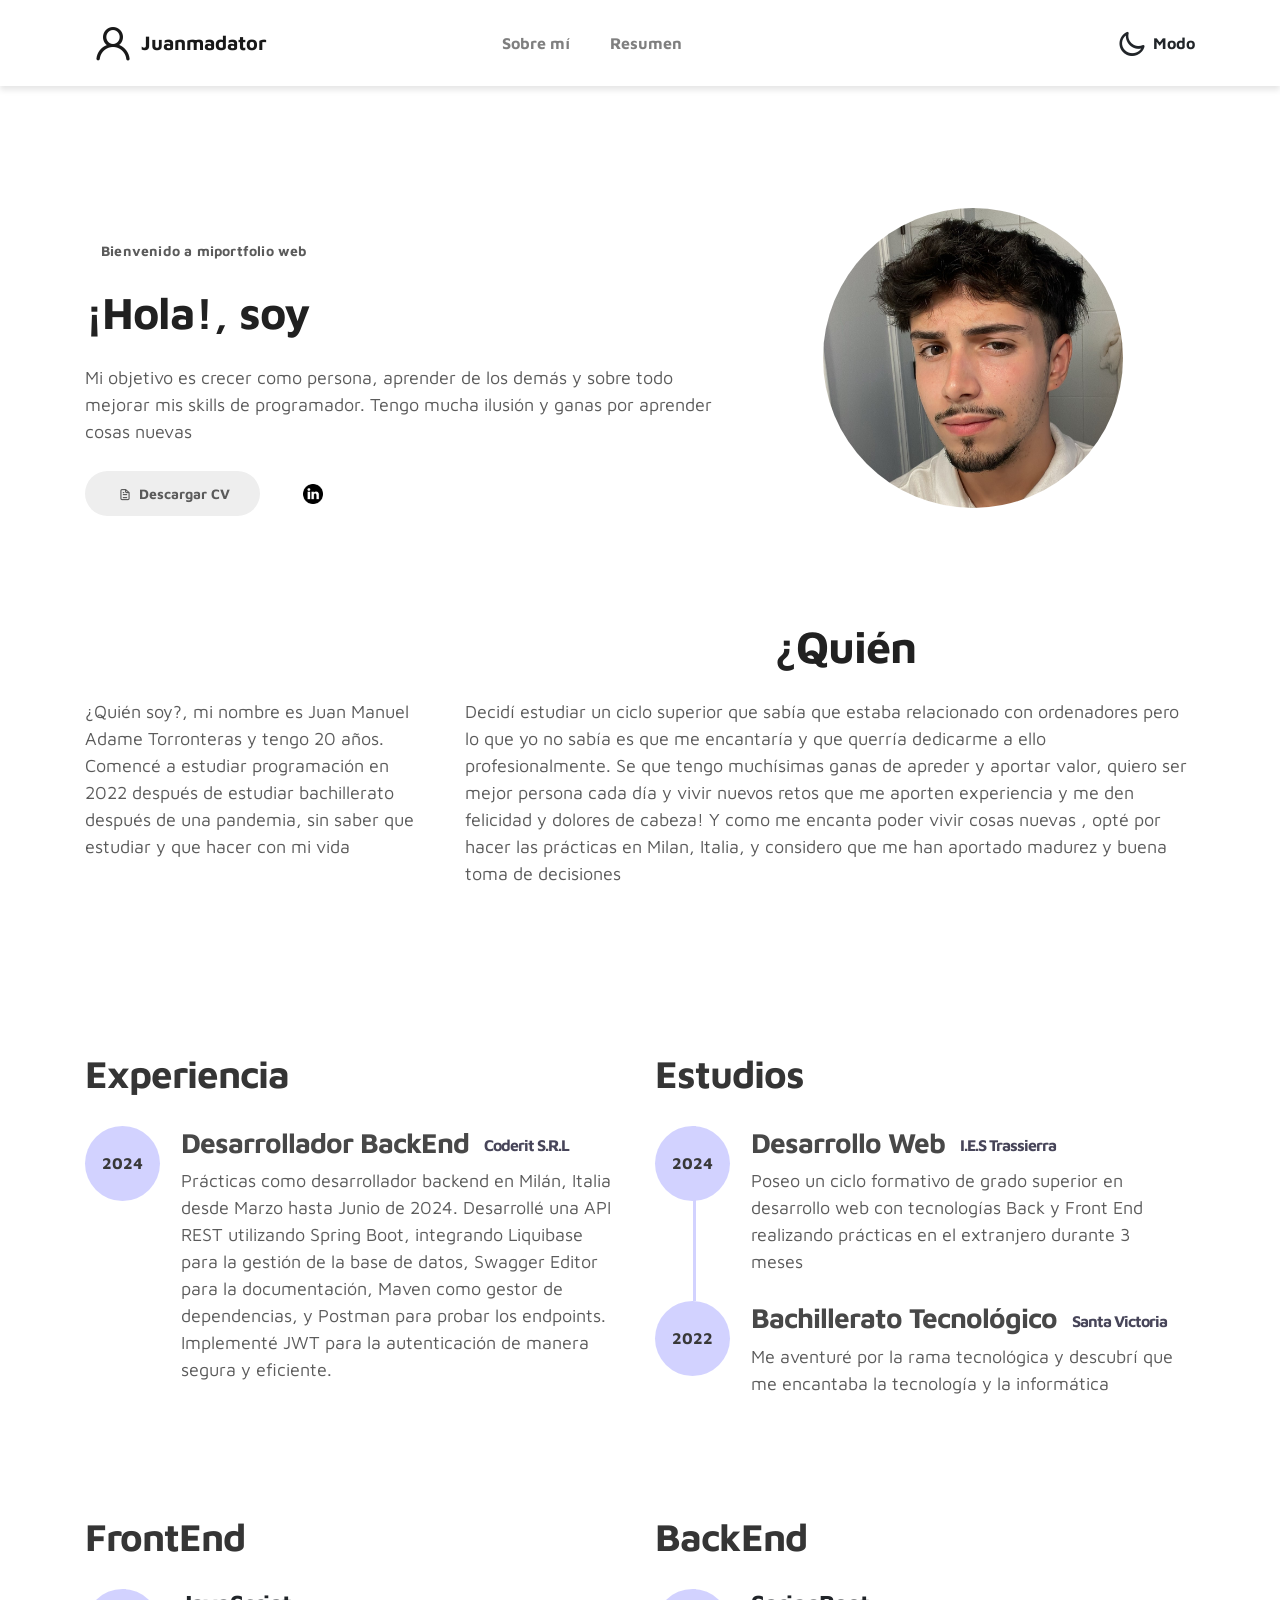
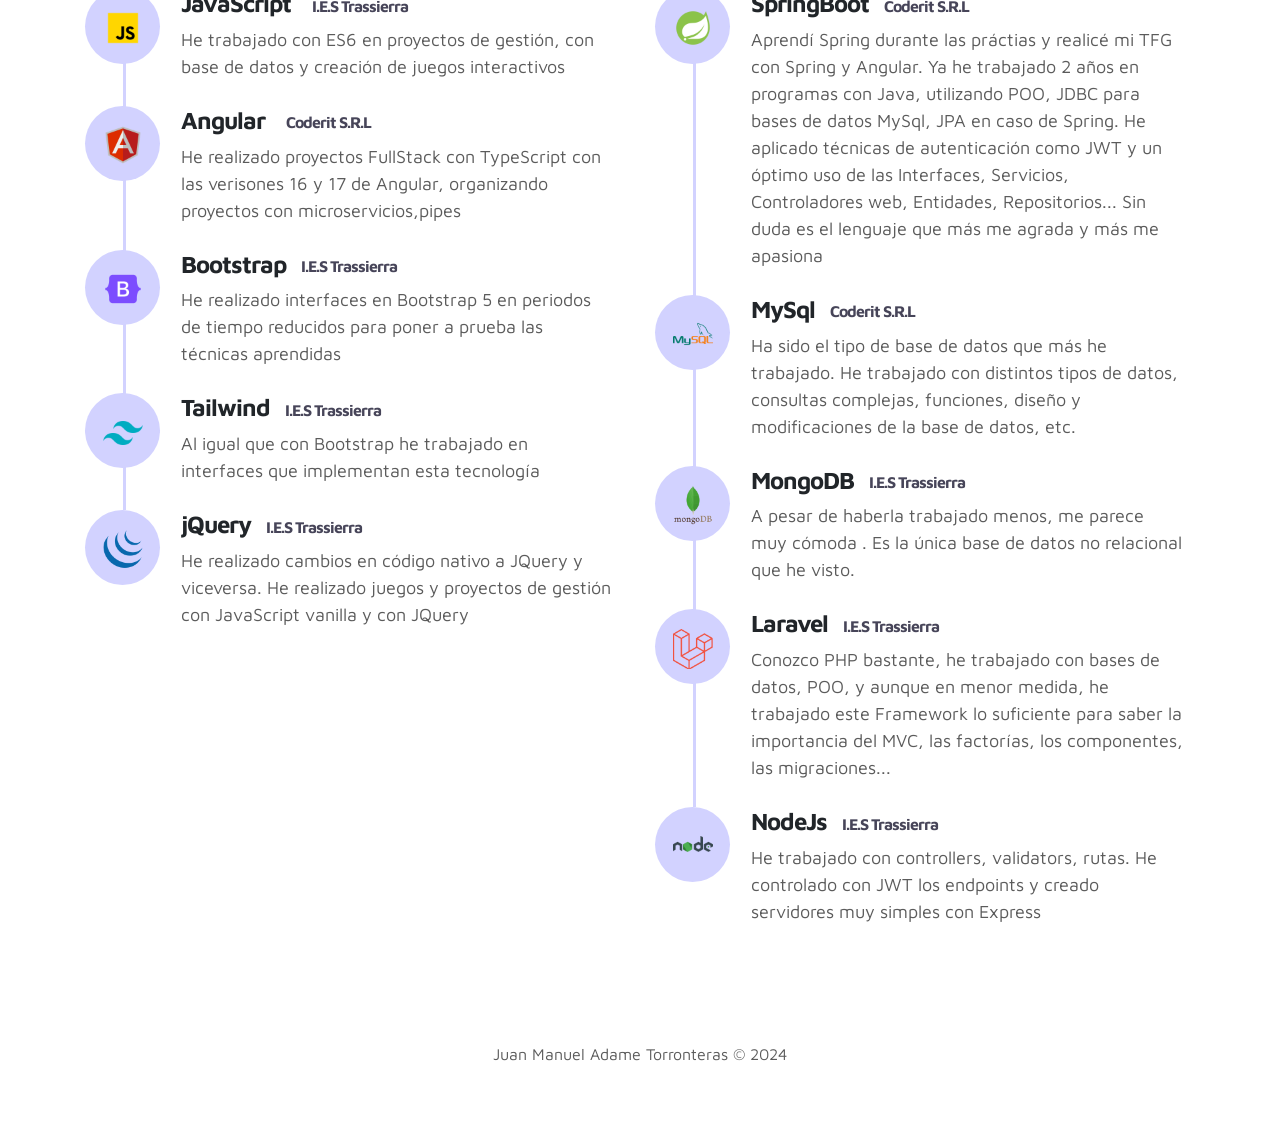
==== commit e0b51968: "Aplicando nuevos colores y cambios básicos de flexbox" ====
--- a/index.html
+++ b/index.html
@@ -47,16 +47,16 @@
                     <li class="nav-item">
                         <a href="#resume" class="nav-link"><span data-hover="Resumen">Resumen</span></a>
                     </li>
-                    <li class="nav-item">
+                    <!-- <li class="nav-item">
                         <a href="#contact" class="nav-link"><span data-hover="Contacto">Contacto</span></a>
-                    </li>
+                    </li> -->
                 </ul>
 
                 <ul class="navbar-nav ml-lg-auto">
                     <div class="ml-lg-4">
                       <div class="color-mode d-lg-flex justify-content-center align-items-center">
                         <i class="color-mode-icon"></i>
-                        Color mode
+                        Modo
                       </div>
                     </div>
                 </ul>
@@ -197,7 +197,7 @@
                       </div>
                       <div class="timeline-info">
                            <h4><span>JavaScript</span> <small>I.E.S Trassierra</small></h3>
-                           <p>Poseo un ciclo formativo de grado superior en desarrollo web con tecnologías </p>
+                           <p>He trabajado con ES6 en proyectos de gestión, con base de datos y creación de juegos interactivos</p>
                       </div>
                  </div>
                       <div class="timeline-wrapper">
@@ -206,7 +206,7 @@
                            </div>
                            <div class="timeline-info">
                                 <h4><span>Angular</span> <small>Coderit S.R.L</small></h4>
-                                <p>Poseo un ciclo formativo de grado superior en desarrollo web con tecnologías </p>
+                                <p>He realizado proyectos FullStack con TypeScript con las verisones 16 y 17 de Angular, organizando proyectos con microservicios,pipes</p>
                            </div>
                       </div>
 
@@ -217,7 +217,7 @@
                         </div>
                         <div class="timeline-info">
                              <h4><span>Bootstrap</span><small>I.E.S Trassierra</small></h4>
-                             <p>Poseo un ciclo formativo de grado superior en desarrollo web con tecnologías </p>
+                             <p>He realizado interfaces en Bootstrap 5 en periodos de tiempo reducidos para poner a prueba las técnicas aprendidas</p>
                         </div>
                    </div>
 
@@ -227,7 +227,7 @@
                     </div>
                     <div class="timeline-info">
                          <h4><span>Tailwind</span><small>I.E.S Trassierra</small></h3>
-                         <p>Poseo un ciclo formativo de grado superior en desarrollo web con tecnologías </p>
+                         <p>Al igual que con Bootstrap he trabajado en interfaces que implementan esta tecnología</p>
                     </div>
                </div>
 
@@ -237,7 +237,7 @@
                 </div>
                 <div class="timeline-info">
                      <h4><span>jQuery</span><small>I.E.S Trassierra</small></h3>
-                     <p>Poseo un ciclo formativo de grado superior en desarrollo web con tecnologías </p>
+                     <p>He realizado cambios en código nativo a JQuery y viceversa. He realizado juegos y proyectos de gestión con JavaScript vanilla y con JQuery </p>
                 </div>
            </div>
                     
@@ -255,7 +255,7 @@
                            </div>
                            <div class="timeline-info">
                                 <h4><span>SpringBoot</span><small>Coderit S.R.L</small></h3>
-                                <p>Poseo un ciclo formativo de grado superior en desarrollo web con tecnologías </p>
+                                <p>Aprendí Spring durante las práctias y realicé mi TFG con Spring y Angular. Ya he trabajado 2 años en programas con Java, utilizando POO, JDBC para bases de datos MySql, JPA en caso de Spring. He aplicado técnicas de autenticación como JWT y un óptimo uso de las Interfaces, Servicios, Controladores web, Entidades, Repositorios... Sin duda es el lenguaje que más me agrada y más me apasiona</p>
                            </div>
                       </div>
 
@@ -265,7 +265,7 @@
                           </div>
                           <div class="timeline-info">
                               <h4><span>MySql</span><small>Coderit S.R.L</small></h3>
-                              <p>Me aventuré por la rama tecnológica y descubrí que me encantaba la tecnología y la informática</p>
+                              <p>Ha sido el tipo de base de datos que más he trabajado. He trabajado con distintos tipos de datos, consultas complejas, funciones, diseño y modificaciones de la base de datos, etc.</p>
                           </div>
                       </div>
 
@@ -276,7 +276,7 @@
                         </div>
                         <div class="timeline-info">
                             <h4><span>MongoDB</span><small>I.E.S Trassierra</small></h3>
-                            <p>Me aventuré por la rama tecnológica y descubrí que me encantaba la tecnología y la informática</p>
+                            <p>A pesar de haberla trabajado menos, me parece muy cómoda . Es la única base de datos no relacional que he visto.</p>
                         </div>
                     </div>
 
@@ -287,7 +287,7 @@
                         </div>
                         <div class="timeline-info">
                             <h4><span>Laravel</span><small>I.E.S Trassierra</small></h3>
-                            <p>Me aventuré por la rama tecnológica y descubrí que me encantaba la tecnología y la informática</p>
+                            <p>Conozco PHP bastante, he trabajado con bases de datos, POO, y aunque en menor medida, he trabajado este Framework lo suficiente para saber la importancia del MVC, las factorías, los componentes, las migraciones...</p>
                         </div>
                     </div>
                     
@@ -298,7 +298,7 @@
                       </div>
                       <div class="timeline-info">
                            <h4><span>NodeJs</span><small>I.E.S Trassierra</small></h3>
-                           <p>Poseo un ciclo formativo de grado superior en desarrollo web con tecnologías </p>
+                           <p>He trabajado con controllers, validators, rutas. He controlado con JWT los endpoints y creado servidores muy simples con Express</p>
                       </div>
                  </div>
                       
@@ -314,24 +314,20 @@
 
 
     <!-- CONTACT -->
-    <section class="contact py-5" id="contact">
+    <!-- <section class="contact py-5" id="contact">
       <div class="container">
         <div class="row">
           <div class="col-lg-6 col-12 mx-auto">
             <div class="contact-form">
               <h1 class="mb-4 text-center">Contacto</h1>
 
-                <div class="row d-flex mt-5">
-                  <div class="col-lg-6 col-12 text-center">
-                    <div>
+                <div class="d-grid   mt-5">
+                  <div class=" col-12 text-center">
+                    <div id="logo-linkedin">
                       <img src="./images/project/linkedin.png" class="connect" alt="">
                     </div>
                   </div>
 
-                  <div class="col-lg-6 col-12 text-center">
-                    <img src="./images/project/linkedin.png" class="connect" alt="">
-                  </div>
-
                  
                 </div>
             </div>
@@ -339,7 +335,7 @@
 
         </div>
       </div>
-    </section>
+    </section> -->
 
     <!-- FOOTER -->
      <footer class="footer py-5">
@@ -347,8 +343,7 @@
                <div class="row">
 
                     <div class="col-lg-12 col-12">                                
-                        <p class="copyright-text text-center">Copyright &copy; 2019 Company Name . All rights reserved</p>
-                        <p class="copyright-text text-center">Designed by <a rel="nofollow" href="https://www.facebook.com/tooplate">Tooplate</a></p>
+                        <p class="copyright-text text-center">Juan Manuel Adame Torronteras &copy; 2024</p>
                     </div>
                     
                </div>
--- a/css/tooplate-style.css
+++ b/css/tooplate-style.css
@@ -290,6 +290,14 @@
 .dark-mode {
   background: #22272E;
 }
+
+.dark-mode p{
+  color: white;
+}
+.dark-mode h3 small,.dark-mode h4 small{
+  color: blanchedalmond;
+}
+
 .dark-mode .navbar-light .navbar-nav .nav-link {
   color: rgba(255, 255, 255, 0.8);
 }
@@ -351,7 +359,7 @@
   text-align: center;
 }
 .timeline-yr span {
-  color: #ffffff;
+  color: rgb(56, 56, 56);
   font-size: 16px;
   font-weight: bold;
   display: block;
@@ -683,23 +691,11 @@
 
 
 @media (min-width: 768px) {
- .about{
- width: 50%;
- }
-
- .info{
-  width: 50%;
- }
 
  .imagen-yo{
   display: flex;
   justify-content: center;
   margin-bottom: 40px;
 }
-
-.resume .container{
-  width: 50%;
-}
-
-
-}+}
+
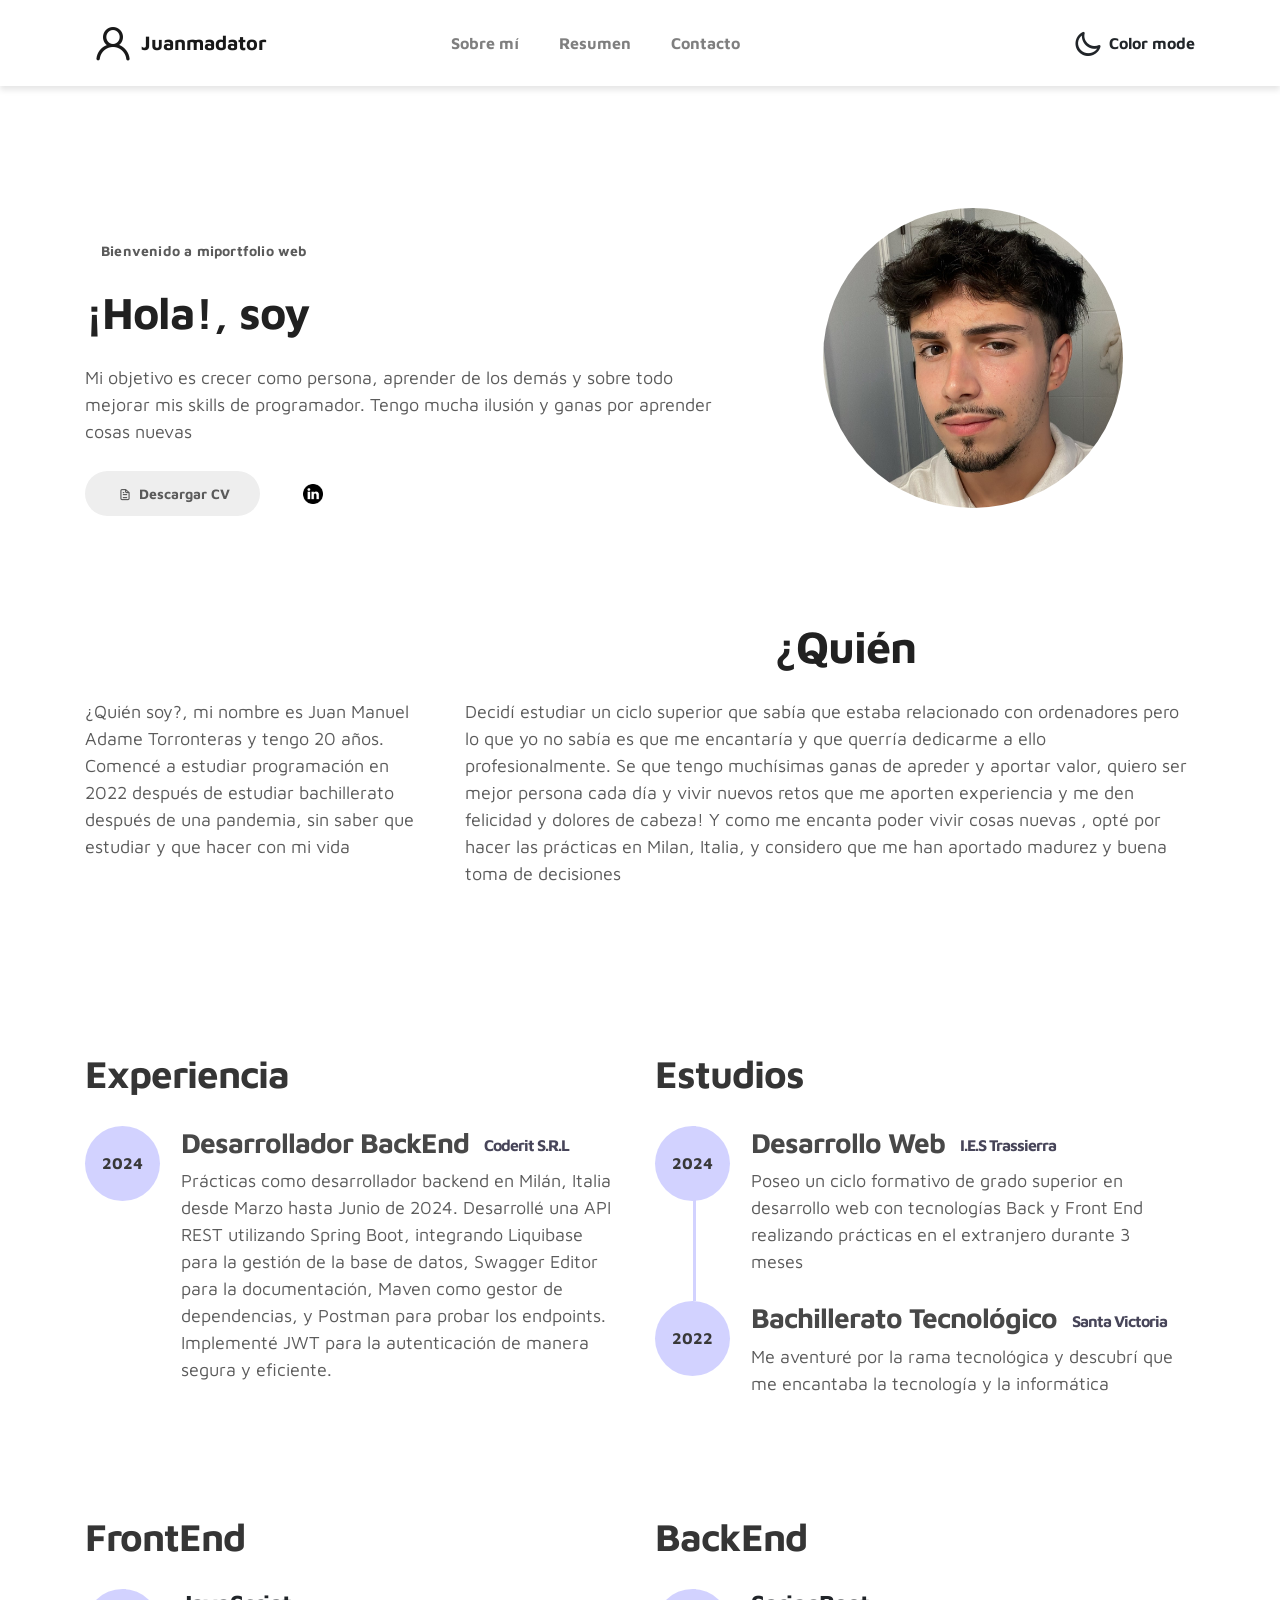
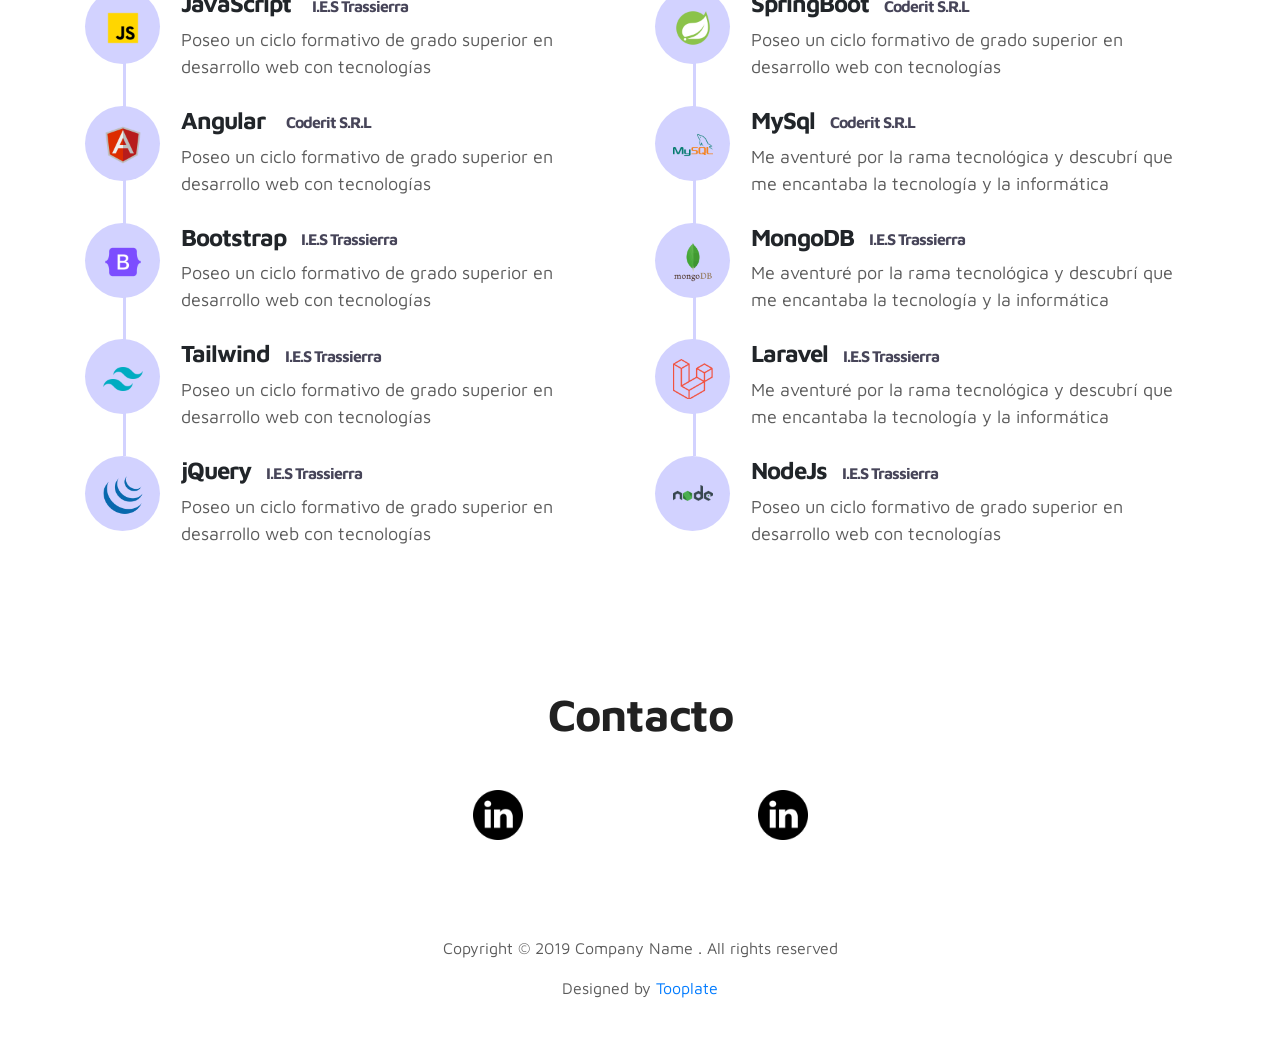
==== commit 5f781cbc: "Cambiada referencia al cv" ====
--- a/index.html
+++ b/index.html
@@ -47,16 +47,16 @@
                     <li class="nav-item">
                         <a href="#resume" class="nav-link"><span data-hover="Resumen">Resumen</span></a>
                     </li>
-                    <!-- <li class="nav-item">
+                    <li class="nav-item">
                         <a href="#contact" class="nav-link"><span data-hover="Contacto">Contacto</span></a>
-                    </li> -->
+                    </li>
                 </ul>
 
                 <ul class="navbar-nav ml-lg-auto">
                     <div class="ml-lg-4">
                       <div class="color-mode d-lg-flex justify-content-center align-items-center">
                         <i class="color-mode-icon"></i>
-                        Modo
+                        Color mode
                       </div>
                     </div>
                 </ul>
@@ -81,7 +81,7 @@
                     </h1>
                     <p>Mi objetivo es crecer como persona, aprender de los demás y sobre todo mejorar mis skills de programador. Tengo mucha ilusión y ganas por aprender cosas nuevas</p>
                     <div class="custom-btn-group mt-4">
-                        <a href="./images/project/AdameTorronterasJuanManuelCV.pdf" class="btn mr-lg-2 custom-btn"><i class='uil uil-file-alt'></i> Descargar CV</a>
+                        <a href="./images/project/JuanManuelAdameTorronterasCVE.pdf" class="btn mr-lg-2 custom-btn"><i class='uil uil-file-alt'></i> Descargar CV</a>
                         <a href="https://www.linkedin.com/in/juanmadator/" class="btn custom-btn custom-btn-link icon-linkedin"><img src="./images/project/linkedin.png" alt=""></a>
                     </div>
                 </div>
@@ -197,7 +197,7 @@
                       </div>
                       <div class="timeline-info">
                            <h4><span>JavaScript</span> <small>I.E.S Trassierra</small></h3>
-                           <p>He trabajado con ES6 en proyectos de gestión, con base de datos y creación de juegos interactivos</p>
+                           <p>Poseo un ciclo formativo de grado superior en desarrollo web con tecnologías </p>
                       </div>
                  </div>
                       <div class="timeline-wrapper">
@@ -206,7 +206,7 @@
                            </div>
                            <div class="timeline-info">
                                 <h4><span>Angular</span> <small>Coderit S.R.L</small></h4>
-                                <p>He realizado proyectos FullStack con TypeScript con las verisones 16 y 17 de Angular, organizando proyectos con microservicios,pipes</p>
+                                <p>Poseo un ciclo formativo de grado superior en desarrollo web con tecnologías </p>
                            </div>
                       </div>
 
@@ -217,7 +217,7 @@
                         </div>
                         <div class="timeline-info">
                              <h4><span>Bootstrap</span><small>I.E.S Trassierra</small></h4>
-                             <p>He realizado interfaces en Bootstrap 5 en periodos de tiempo reducidos para poner a prueba las técnicas aprendidas</p>
+                             <p>Poseo un ciclo formativo de grado superior en desarrollo web con tecnologías </p>
                         </div>
                    </div>
 
@@ -227,7 +227,7 @@
                     </div>
                     <div class="timeline-info">
                          <h4><span>Tailwind</span><small>I.E.S Trassierra</small></h3>
-                         <p>Al igual que con Bootstrap he trabajado en interfaces que implementan esta tecnología</p>
+                         <p>Poseo un ciclo formativo de grado superior en desarrollo web con tecnologías </p>
                     </div>
                </div>
 
@@ -237,7 +237,7 @@
                 </div>
                 <div class="timeline-info">
                      <h4><span>jQuery</span><small>I.E.S Trassierra</small></h3>
-                     <p>He realizado cambios en código nativo a JQuery y viceversa. He realizado juegos y proyectos de gestión con JavaScript vanilla y con JQuery </p>
+                     <p>Poseo un ciclo formativo de grado superior en desarrollo web con tecnologías </p>
                 </div>
            </div>
                     
@@ -255,7 +255,7 @@
                            </div>
                            <div class="timeline-info">
                                 <h4><span>SpringBoot</span><small>Coderit S.R.L</small></h3>
-                                <p>Aprendí Spring durante las práctias y realicé mi TFG con Spring y Angular. Ya he trabajado 2 años en programas con Java, utilizando POO, JDBC para bases de datos MySql, JPA en caso de Spring. He aplicado técnicas de autenticación como JWT y un óptimo uso de las Interfaces, Servicios, Controladores web, Entidades, Repositorios... Sin duda es el lenguaje que más me agrada y más me apasiona</p>
+                                <p>Poseo un ciclo formativo de grado superior en desarrollo web con tecnologías </p>
                            </div>
                       </div>
 
@@ -265,7 +265,7 @@
                           </div>
                           <div class="timeline-info">
                               <h4><span>MySql</span><small>Coderit S.R.L</small></h3>
-                              <p>Ha sido el tipo de base de datos que más he trabajado. He trabajado con distintos tipos de datos, consultas complejas, funciones, diseño y modificaciones de la base de datos, etc.</p>
+                              <p>Me aventuré por la rama tecnológica y descubrí que me encantaba la tecnología y la informática</p>
                           </div>
                       </div>
 
@@ -276,7 +276,7 @@
                         </div>
                         <div class="timeline-info">
                             <h4><span>MongoDB</span><small>I.E.S Trassierra</small></h3>
-                            <p>A pesar de haberla trabajado menos, me parece muy cómoda . Es la única base de datos no relacional que he visto.</p>
+                            <p>Me aventuré por la rama tecnológica y descubrí que me encantaba la tecnología y la informática</p>
                         </div>
                     </div>
 
@@ -287,7 +287,7 @@
                         </div>
                         <div class="timeline-info">
                             <h4><span>Laravel</span><small>I.E.S Trassierra</small></h3>
-                            <p>Conozco PHP bastante, he trabajado con bases de datos, POO, y aunque en menor medida, he trabajado este Framework lo suficiente para saber la importancia del MVC, las factorías, los componentes, las migraciones...</p>
+                            <p>Me aventuré por la rama tecnológica y descubrí que me encantaba la tecnología y la informática</p>
                         </div>
                     </div>
                     
@@ -298,7 +298,7 @@
                       </div>
                       <div class="timeline-info">
                            <h4><span>NodeJs</span><small>I.E.S Trassierra</small></h3>
-                           <p>He trabajado con controllers, validators, rutas. He controlado con JWT los endpoints y creado servidores muy simples con Express</p>
+                           <p>Poseo un ciclo formativo de grado superior en desarrollo web con tecnologías </p>
                       </div>
                  </div>
                       
@@ -314,20 +314,24 @@
 
 
     <!-- CONTACT -->
-    <!-- <section class="contact py-5" id="contact">
+    <section class="contact py-5" id="contact">
       <div class="container">
         <div class="row">
           <div class="col-lg-6 col-12 mx-auto">
             <div class="contact-form">
               <h1 class="mb-4 text-center">Contacto</h1>
 
-                <div class="d-grid   mt-5">
-                  <div class=" col-12 text-center">
-                    <div id="logo-linkedin">
+                <div class="row d-flex mt-5">
+                  <div class="col-lg-6 col-12 text-center">
+                    <div>
                       <img src="./images/project/linkedin.png" class="connect" alt="">
                     </div>
                   </div>
 
+                  <div class="col-lg-6 col-12 text-center">
+                    <img src="./images/project/linkedin.png" class="connect" alt="">
+                  </div>
+
                  
                 </div>
             </div>
@@ -335,7 +339,7 @@
 
         </div>
       </div>
-    </section> -->
+    </section>
 
     <!-- FOOTER -->
      <footer class="footer py-5">
@@ -343,7 +347,8 @@
                <div class="row">
 
                     <div class="col-lg-12 col-12">                                
-                        <p class="copyright-text text-center">Juan Manuel Adame Torronteras &copy; 2024</p>
+                        <p class="copyright-text text-center">Copyright &copy; 2019 Company Name . All rights reserved</p>
+                        <p class="copyright-text text-center">Designed by <a rel="nofollow" href="https://www.facebook.com/tooplate">Tooplate</a></p>
                     </div>
                     
                </div>
@@ -360,4 +365,4 @@
     <script src="js/custom.js"></script>
 
   </body>
-</html>+</html>
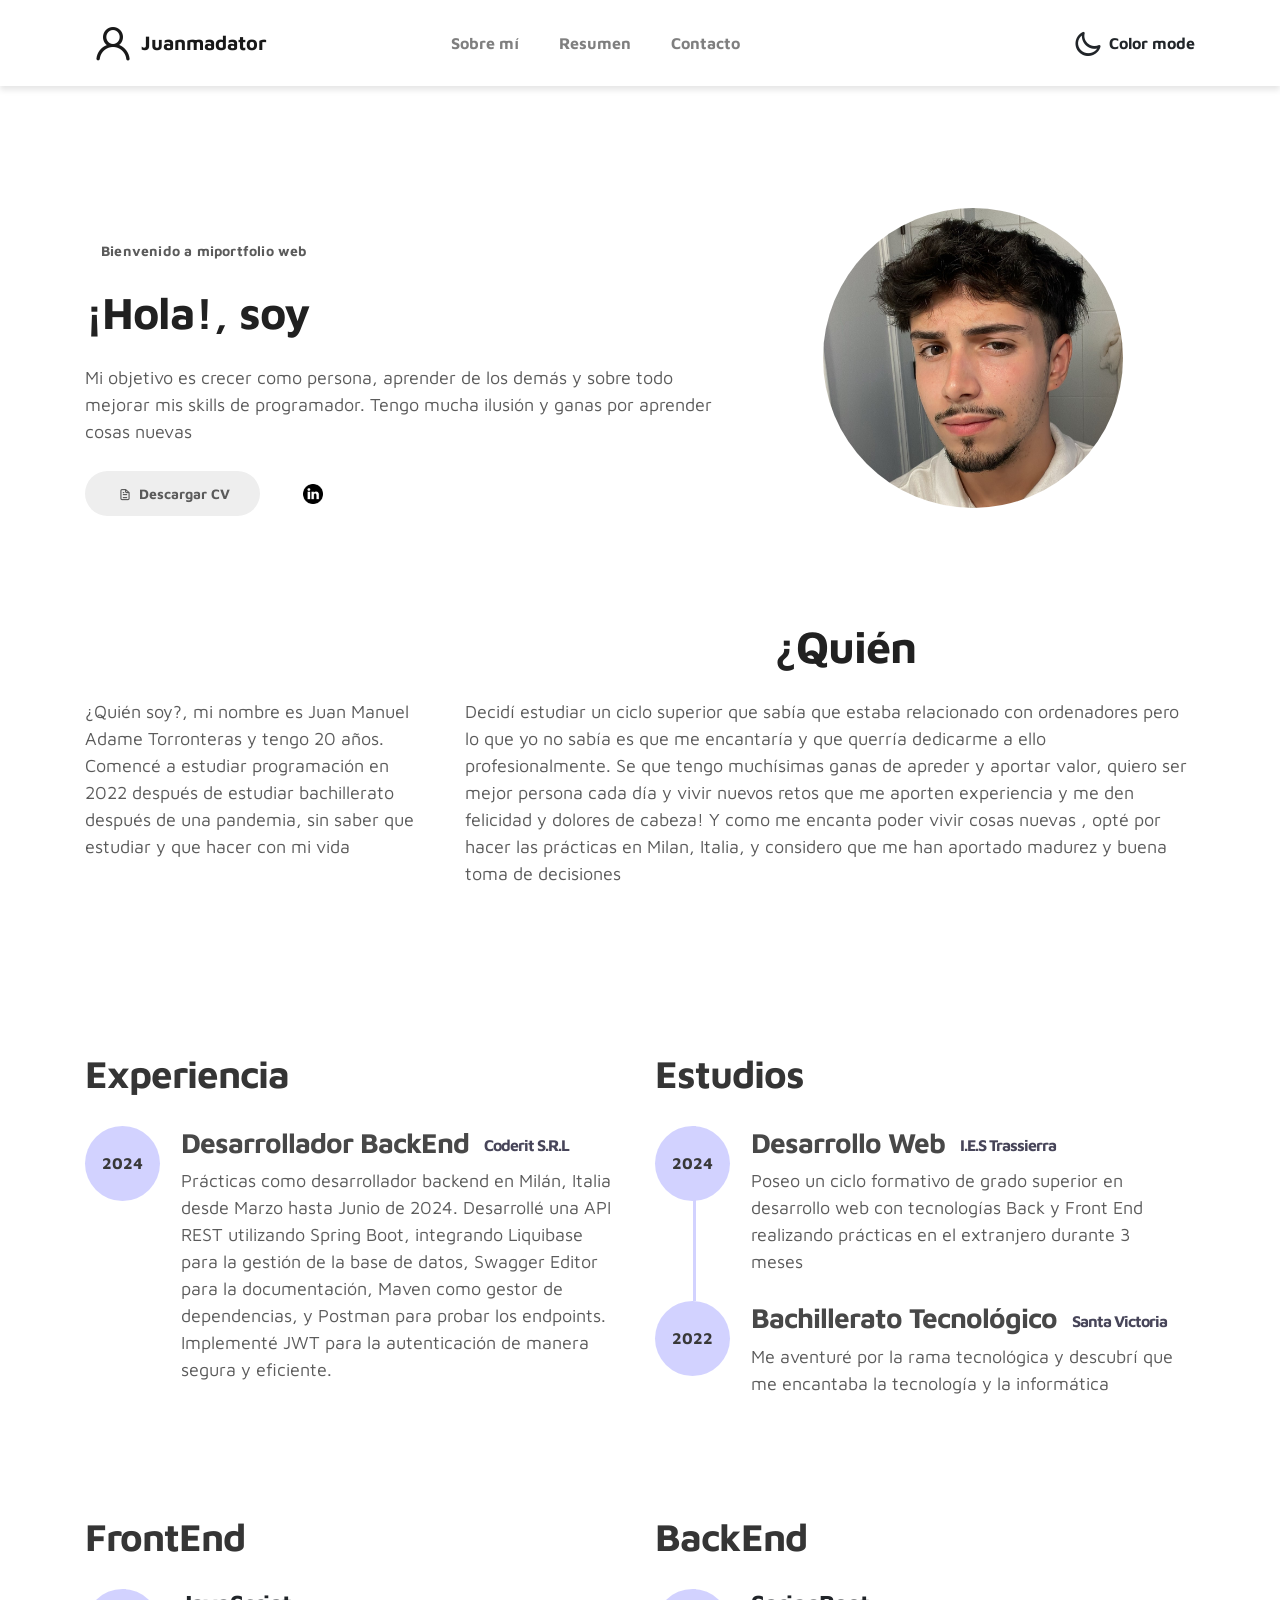
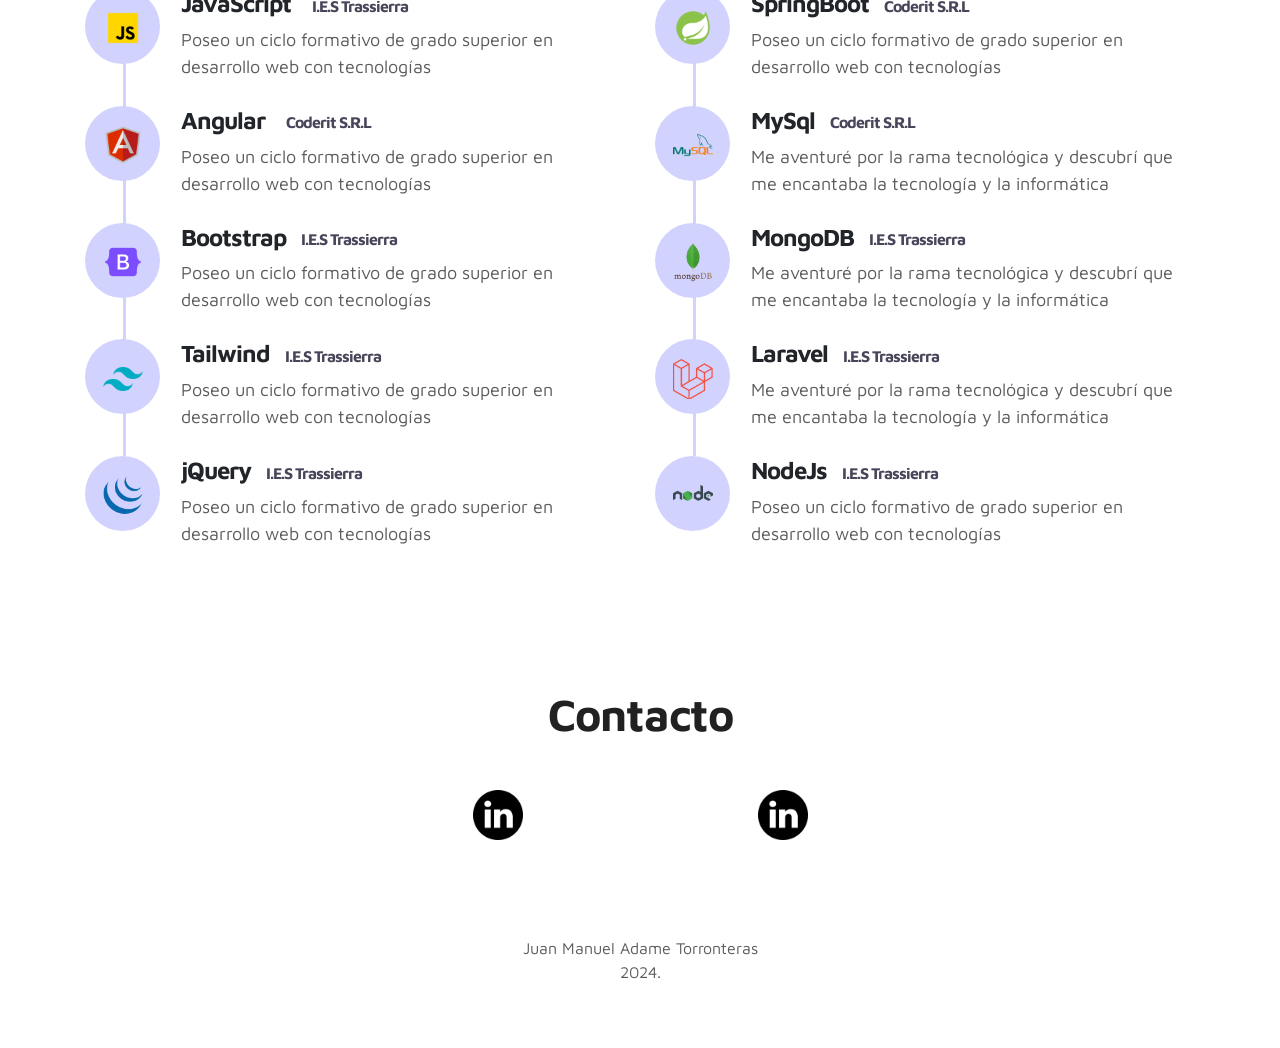
==== commit 73f40772: "Update index.html" ====
--- a/index.html
+++ b/index.html
@@ -6,13 +6,13 @@
     <meta name="description" content="">
     <meta name="author" content="">
 
-    <title>Portfolio Juanmadator</title>
+    <title>Juanmadator</title>
 
     <link rel="stylesheet" href="css/bootstrap.min.css">
     <link rel="stylesheet" href="css/unicons.css">
     <link rel="stylesheet" href="css/owl.carousel.min.css">
     <link rel="stylesheet" href="css/owl.theme.default.min.css">
-
+<link rel="icon" href="./images/project/torre-de-pc.png" type="image/png">
     <!-- MAIN STYLE -->
     <link rel="stylesheet" href="css/tooplate-style.css">
     
@@ -347,8 +347,7 @@
                <div class="row">
 
                     <div class="col-lg-12 col-12">                                
-                        <p class="copyright-text text-center">Copyright &copy; 2019 Company Name . All rights reserved</p>
-                        <p class="copyright-text text-center">Designed by <a rel="nofollow" href="https://www.facebook.com/tooplate">Tooplate</a></p>
+                        <p class="copyright-text text-center">Juan Manuel Adame Torronteras <br> 2024. </p>
                     </div>
                     
                </div>
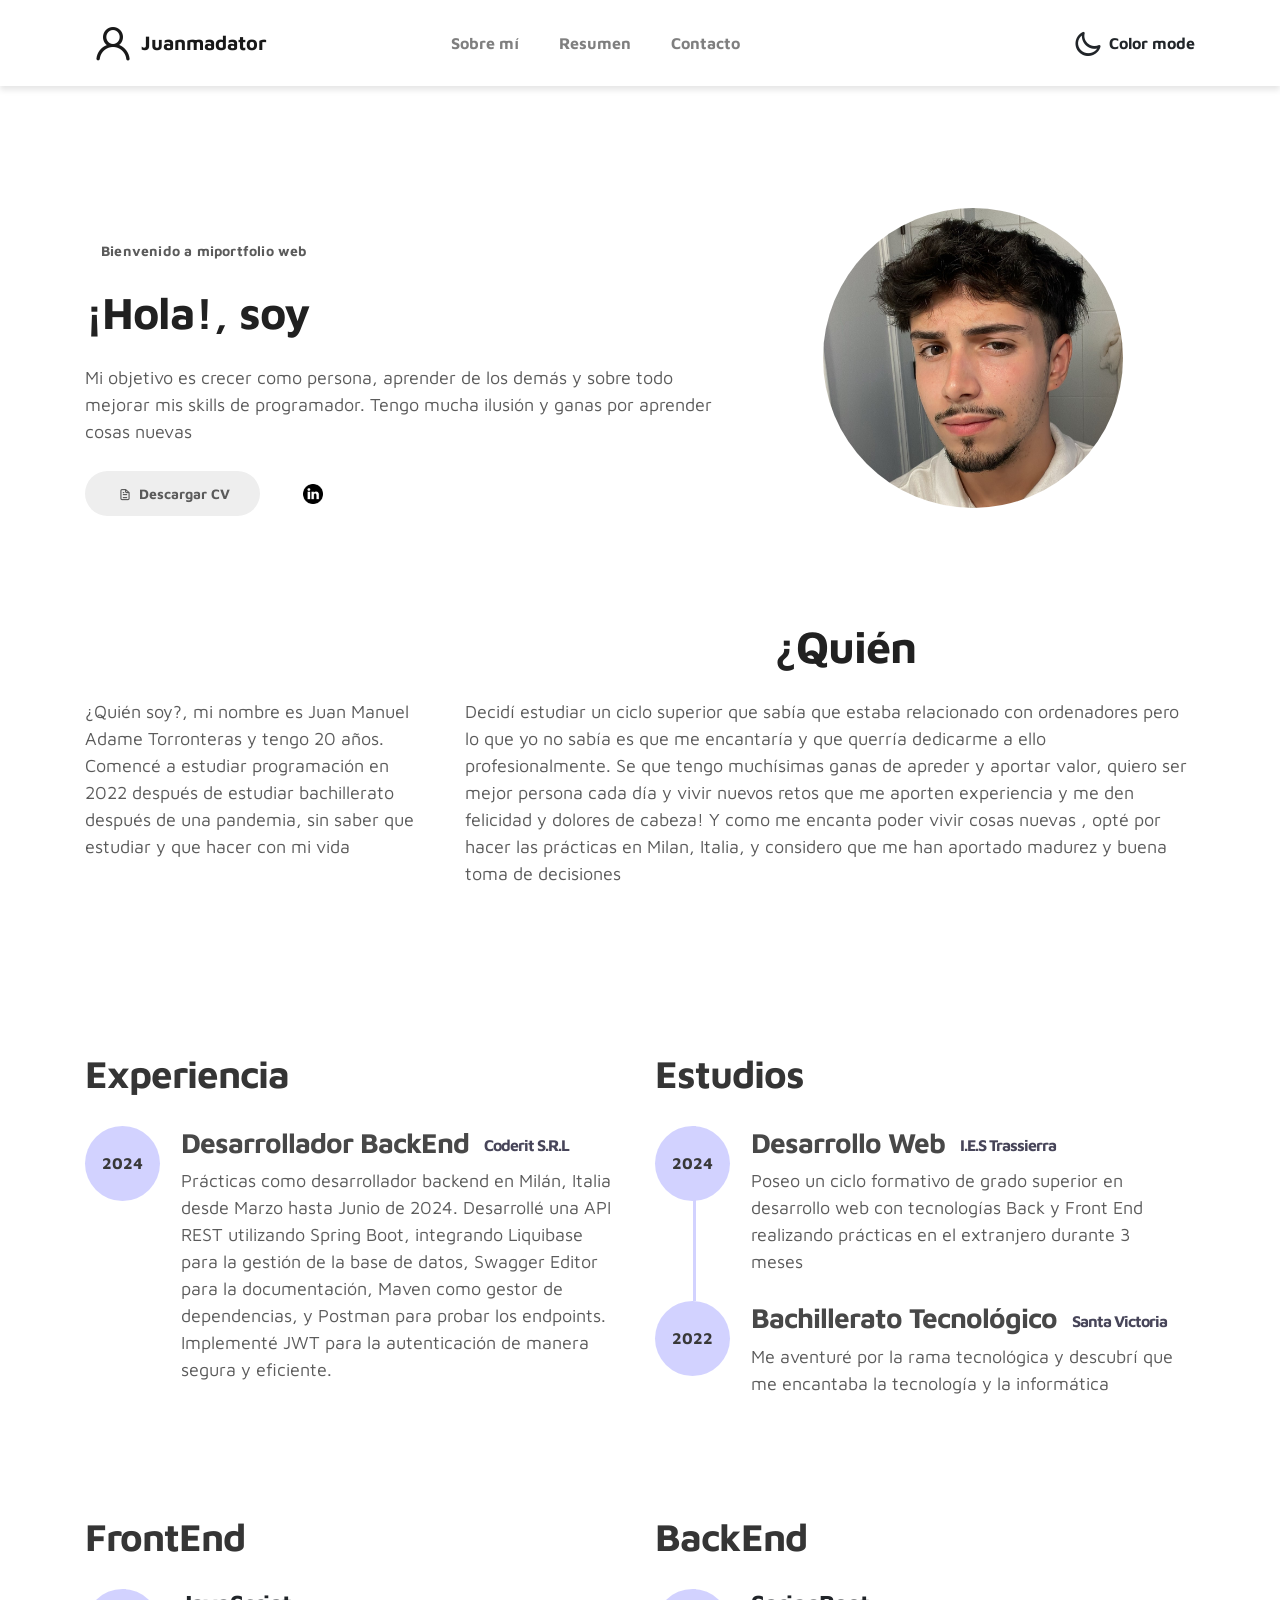
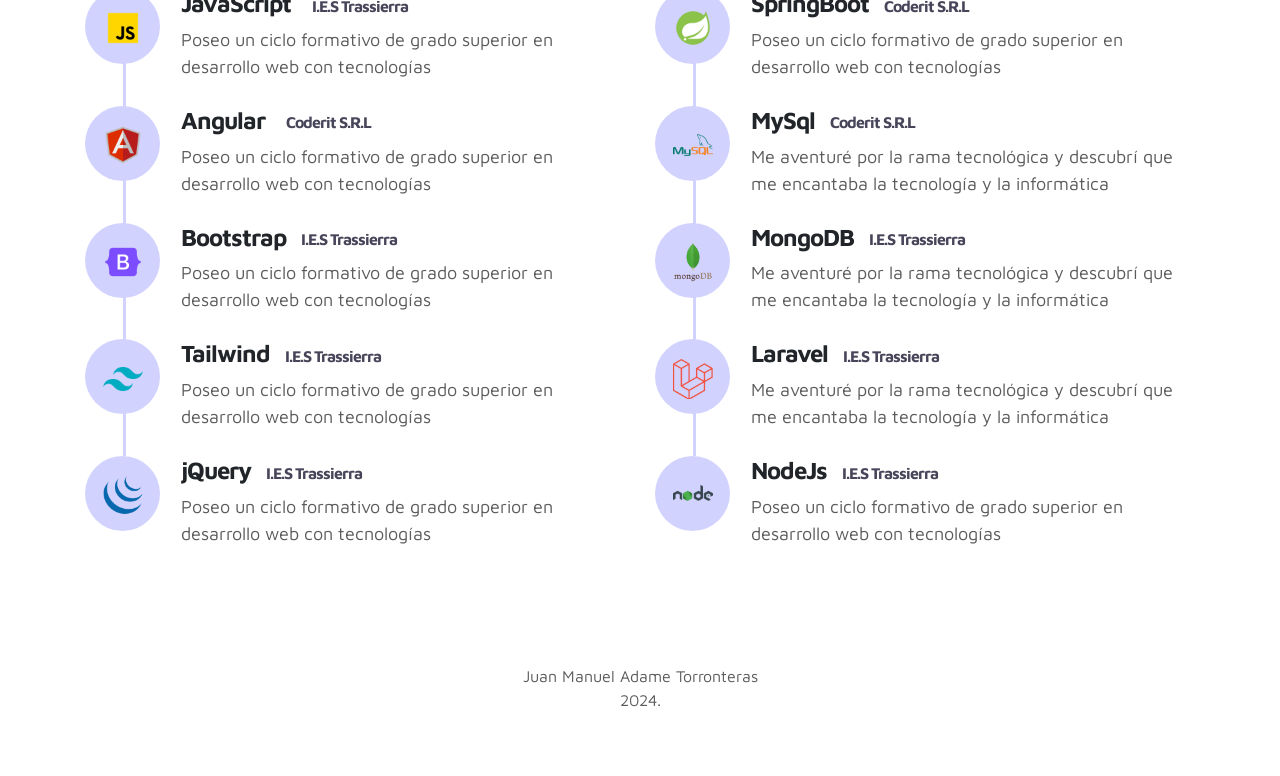
==== commit 6e6aa994: "Update index.html" ====
--- a/index.html
+++ b/index.html
@@ -313,33 +313,7 @@
 
 
 
-    <!-- CONTACT -->
-    <section class="contact py-5" id="contact">
-      <div class="container">
-        <div class="row">
-          <div class="col-lg-6 col-12 mx-auto">
-            <div class="contact-form">
-              <h1 class="mb-4 text-center">Contacto</h1>
-
-                <div class="row d-flex mt-5">
-                  <div class="col-lg-6 col-12 text-center">
-                    <div>
-                      <img src="./images/project/linkedin.png" class="connect" alt="">
-                    </div>
-                  </div>
-
-                  <div class="col-lg-6 col-12 text-center">
-                    <img src="./images/project/linkedin.png" class="connect" alt="">
-                  </div>
-
-                 
-                </div>
-            </div>
-          </div>
-
-        </div>
-      </div>
-    </section>
+ 
 
     <!-- FOOTER -->
      <footer class="footer py-5">
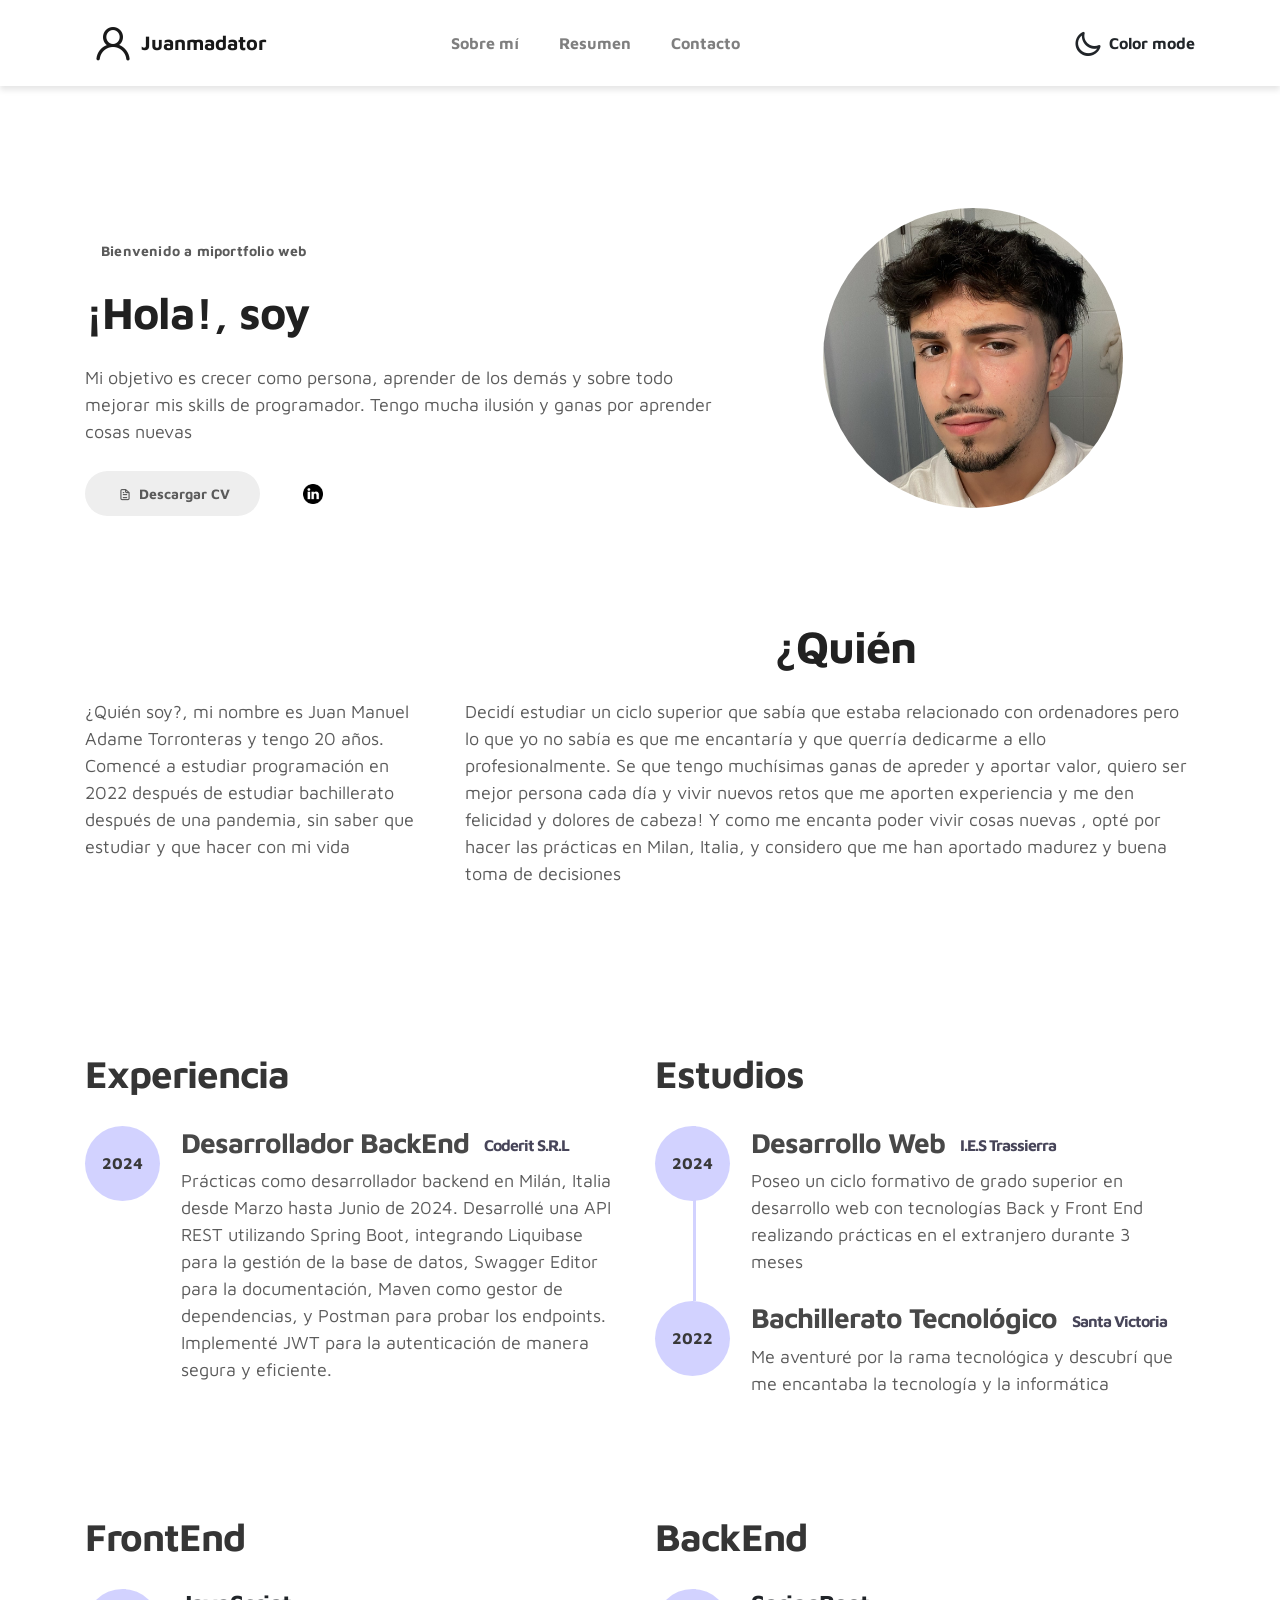
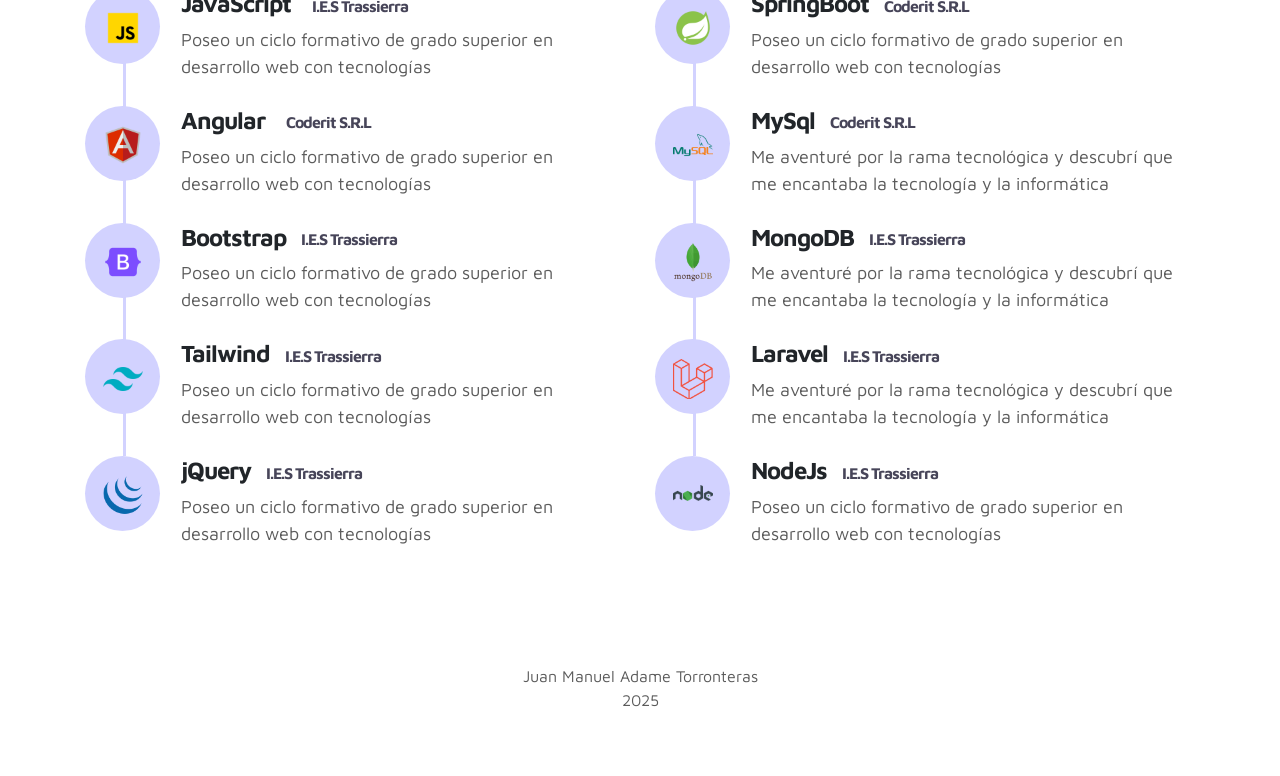
==== commit b13288f1: "Actualizacion index.html Actualización del año en el footer" ====
--- a/index.html
+++ b/index.html
@@ -321,7 +321,7 @@
                <div class="row">
 
                     <div class="col-lg-12 col-12">                                
-                        <p class="copyright-text text-center">Juan Manuel Adame Torronteras <br> 2024. </p>
+                        <p class="copyright-text text-center">Juan Manuel Adame Torronteras <br> 2025 </p>
                     </div>
                     
                </div>
